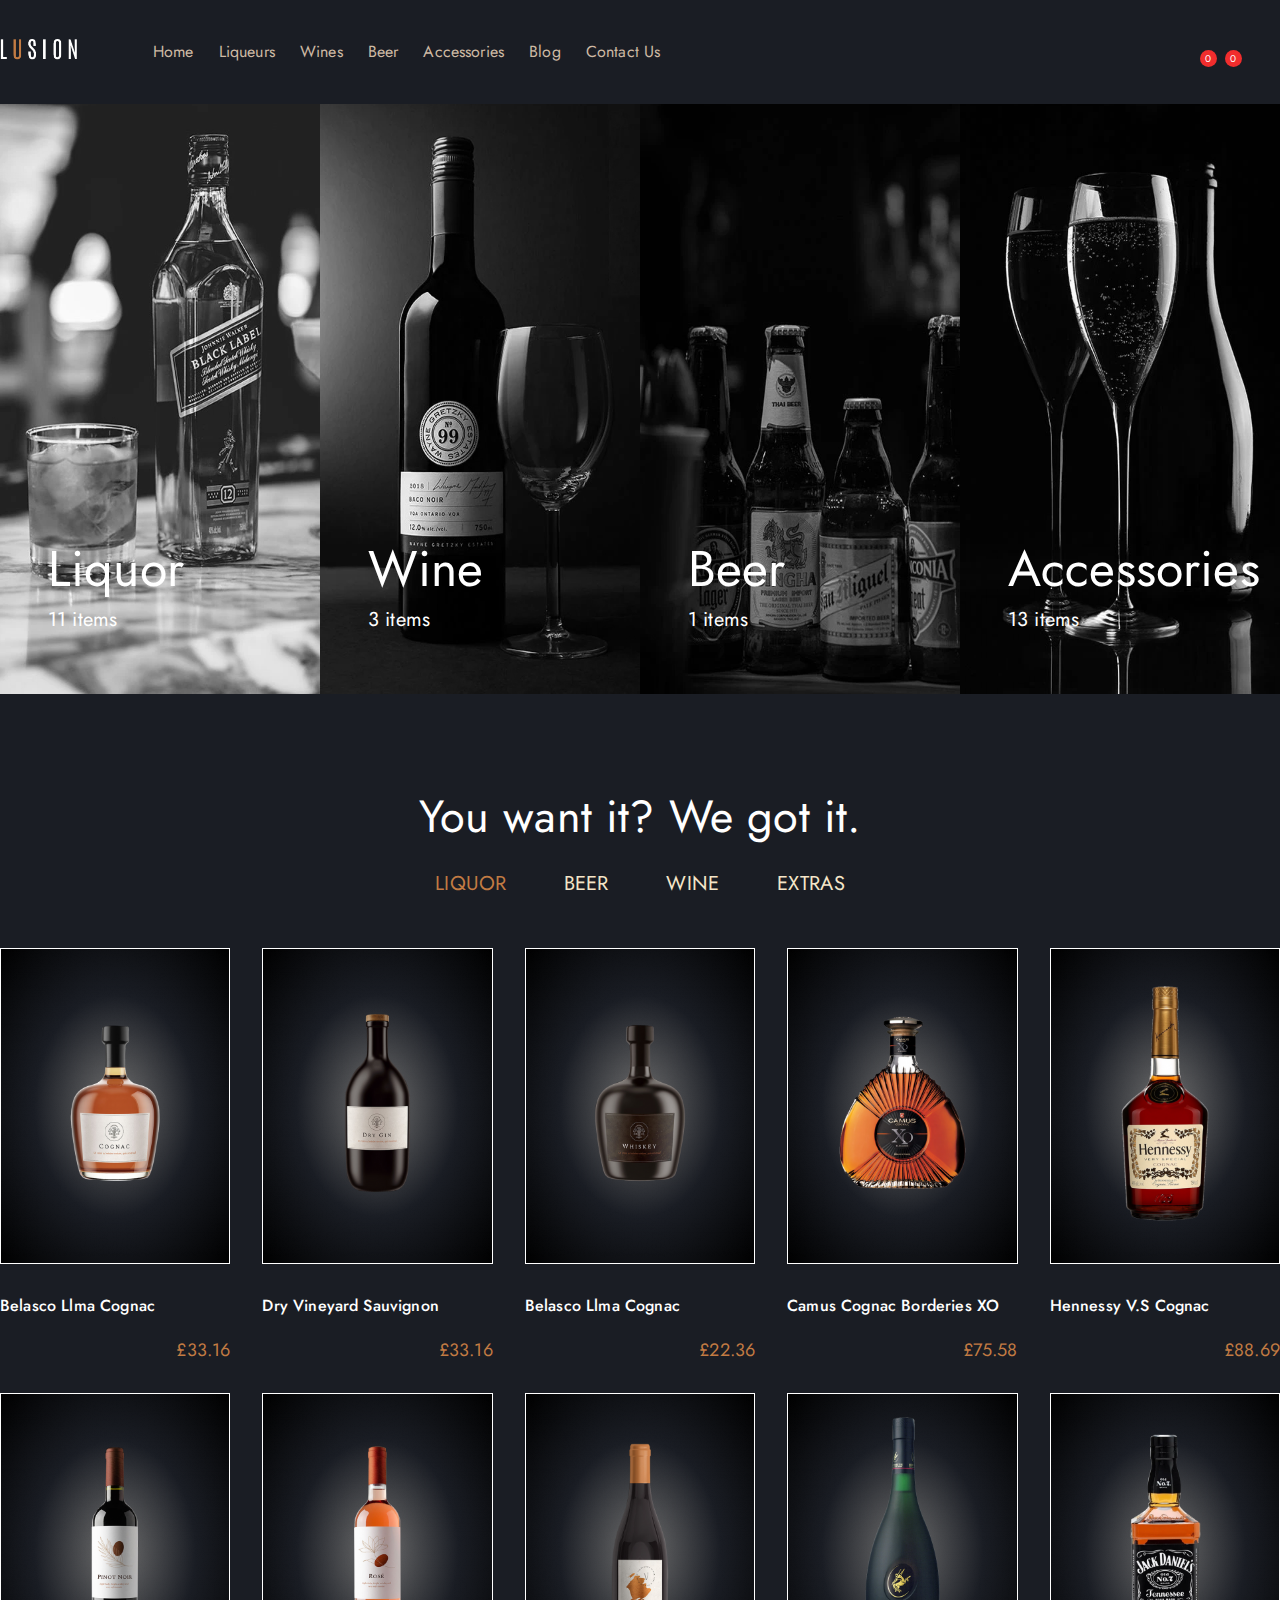
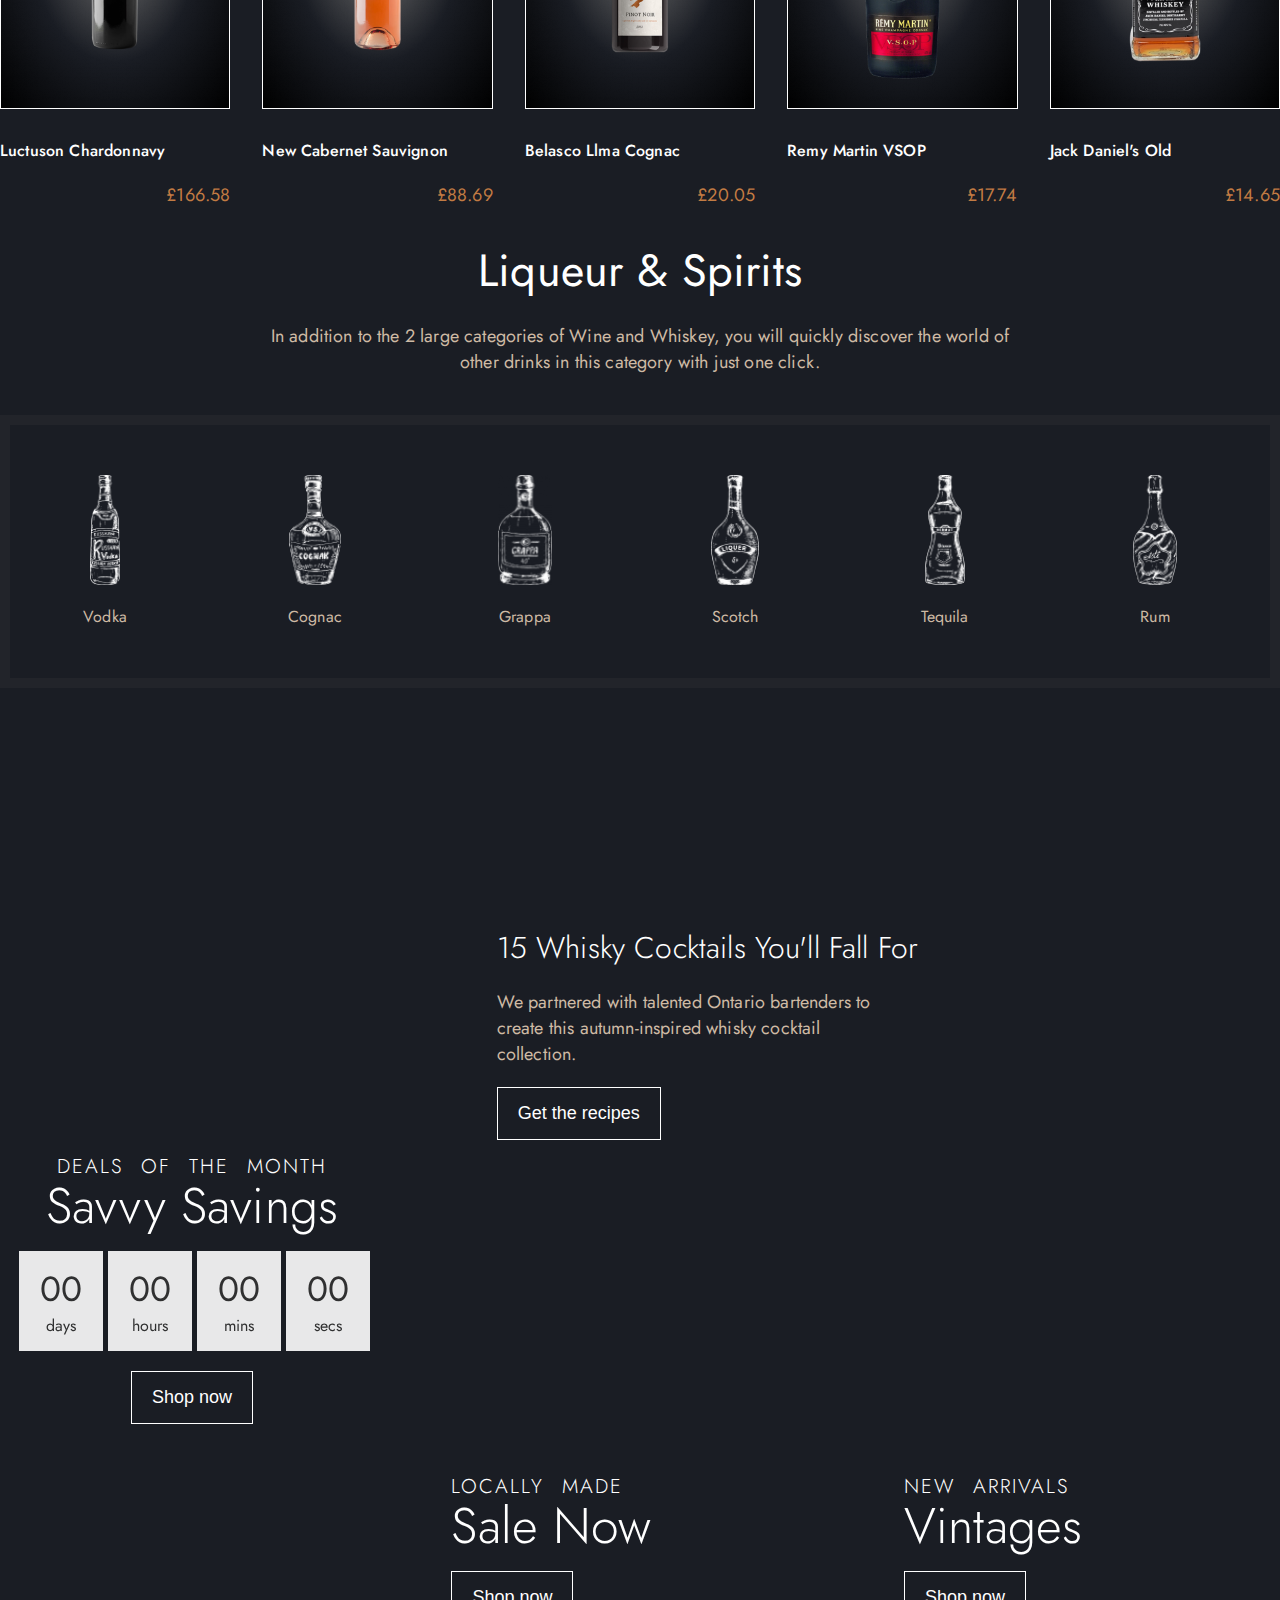
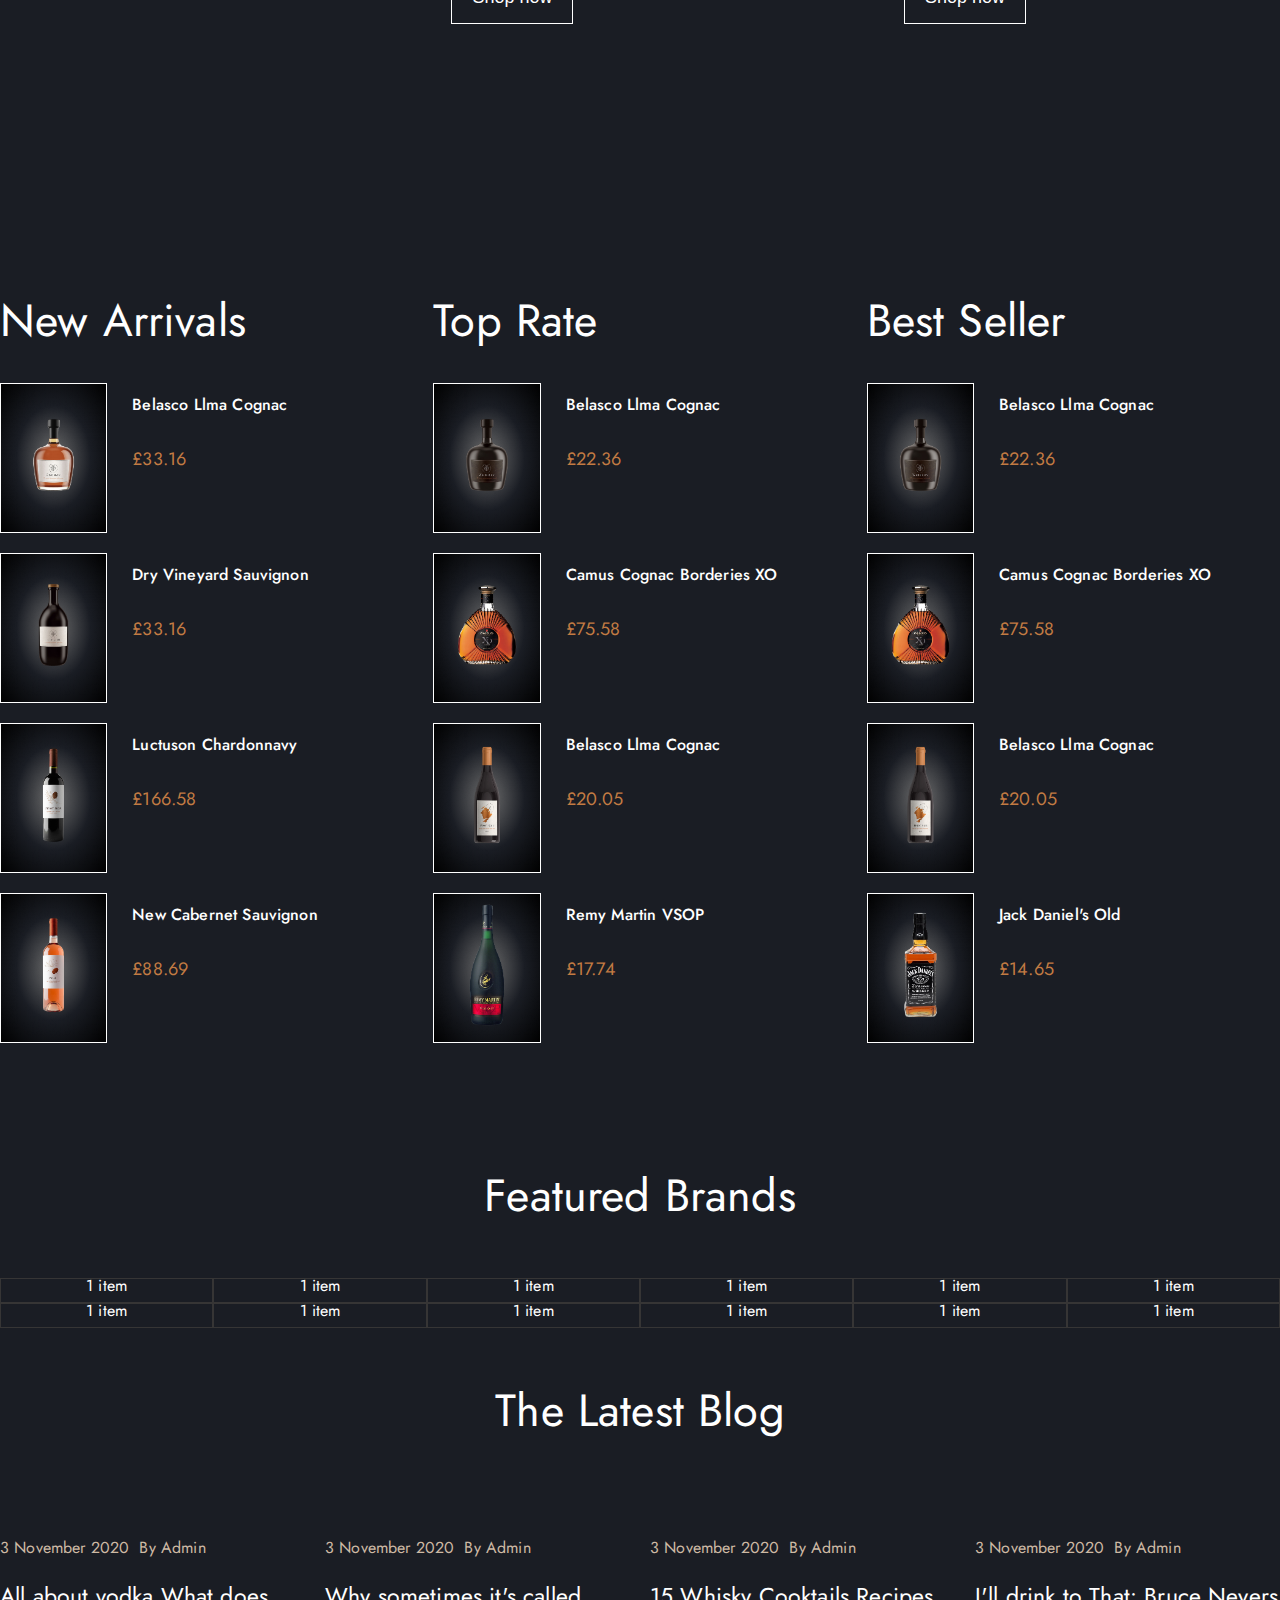
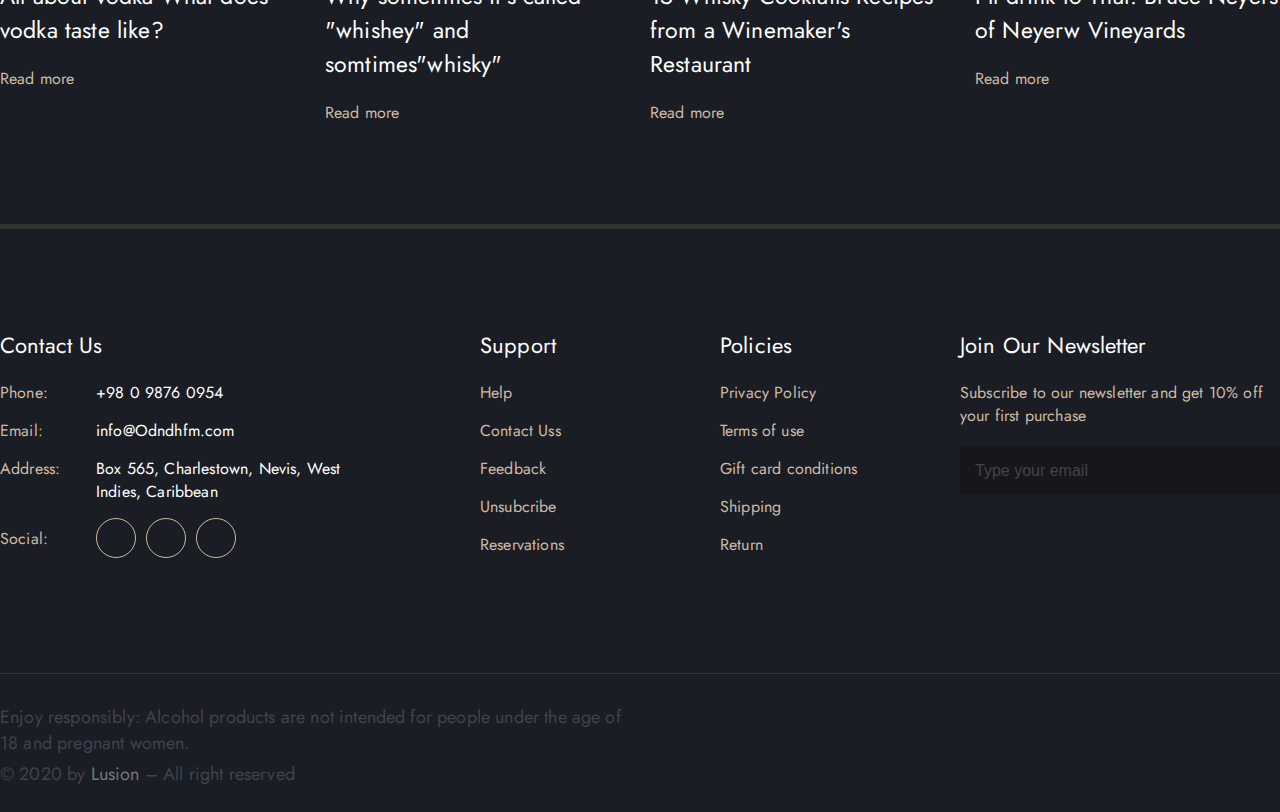
==== index.html @ da402f53 "first upload" ====
<!DOCTYPE html>
<html lang="en">
<head>
    <meta charset="UTF-8">
    <meta name="viewport" content="width=device-width, initial-scale=1.0">
    <link rel="stylesheet" href="https://use.fontawesome.com/releases/v5.15.3/css/all.css" integrity="sha384-SZXxX4whJ79/gErwcOYf+zWLeJdY/qpuqC4cAa9rOGUstPomtqpuNWT9wdPEn2fk" crossorigin="anonymous">
    <link rel="preconnect" href="https://fonts.gstatic.com">
    <link href="https://fonts.googleapis.com/css2?family=Jost:wght@300;400;500;600;700&display=swap" rel="stylesheet">
    <link rel="stylesheet" href="./src/scss/reset.css">
    <link rel="stylesheet" href="./src/scss/style.css">
    <link rel="icon" href="https://hn.arrowpress.net/lusion/wp-content/uploads/2020/03/cropped-logo-1-32x32.png" sizes="32x32">
    <title>Home Liquor Store - Lusion</title>
</head>
<body>
    <!--Header-->
    <header id="header-origin">
        <div class="container flex j-spaceBetween a-center">
            <div class="logo">
                <a href="./index.html"><img src="./src/img/logo_liquor.png.webp" alt=""></a>
            </div>
            <div class="content flex j-spaceBetween a-center">
                <nav>
                    <ul class="flex">
                        <li class="flex f-column" id="home">
                            <a href="#"  class="me">Home</a>
                            <span class="straight"></span>
                            <div class="mega-menu me">
                                <div class="list flex j-spaceBetween">
                                    <ul>
                                        <li class="flex f-column">
                                            <a href="#">Home Fashion Store</a>
                                            <span class="straight"></span>
                                        </li>
                                        <li class="flex f-column">
                                            <a href="#" style="color: #c27b43;">Home Liqour Store <span style="background: #FF6E68;">New</span></a>
                                            <span class="straight"></span>
                                        </li>
                                        <li class="flex f-column">
                                            <a href="#">Home Minimalist</a>
                                            <span class="straight"></span>
                                        </li>
                                        <li class="flex f-column">
                                            <a href="#">Home Orgnic</a>
                                            <span class="straight"></span>
                                        </li>
                                        <li class="flex f-column">
                                            <a href="#">Home Fashion Women</a>
                                            <span class="straight"></span>
                                        </li>
                                        <li class="flex f-column">
                                            <a href="#">Home Fashion Brand <span style="background: #479EC1;">Featured</span></a>
                                            <span class="straight"></span>
                                        </li>
                                        <li class="flex f-column">
                                            <a href="#">Home Food</a>
                                            <span class="straight"></span>
                                        </li>
                                        <li class="flex f-column">
                                            <a href="#">Home Decor <span style="background: #E1AA5E;">Featured</span></a>
                                            <span class="straight"></span>
                                        </li>
                                        <li class="flex f-column">
                                            <a href="#">Home Cake Shop</a>
                                            <span class="straight"></span>
                                        </li>
                                    </ul>

                                    <ul>
                                        <li class="flex f-column">
                                            <a href="#">Home Christmas <span style="background: #FF6E68;">New</span></a>
                                            <span class="straight"></span>
                                        </li>
                                        <li class="flex f-column">
                                            <a href="#">Home Lookbook</a>
                                            <span class="straight"></span>
                                        </li>
                                        <li class="flex f-column">
                                            <a href="#">Home Watch <span style="background: #c27b43;">New</span></a>
                                            <span class="straight"></span>
                                        </li>
                                        <li class="flex f-column">
                                            <a href="#">Home Shoes Shop</a>
                                            <span class="straight"></span>
                                        </li>
                                        <li class="flex f-column">
                                            <a href="#">Home Bag Shop</a>
                                            <span class="straight"></span>
                                        </li>
                                        <li class="flex f-column">
                                            <a href="#">Home Furniture</a>
                                            <span class="straight"></span>
                                        </li>
                                        <li class="flex f-column">
                                            <a href="#">Home Full Option</a>
                                            <span class="straight"></span>
                                        </li>
                                        <li class="flex f-column">
                                            <a href="#">Home Fashion Men & Women</a>
                                            <span class="straight"></span>
                                        </li>
                                        <li class="flex f-column">
                                            <a href="#">Home Minimalist Boxed</a>
                                            <span class="straight"></span>
                                        </li>
                                    </ul>

                                    <ul>
                                        <li class="flex f-column">
                                            <a href="#">Home Valentine <span style="background: #ff6e68;">New</span></a>
                                            <span class="straight"></span>
                                        </li>
                                        <li class="flex f-column">
                                            <a href="#">Home Slide <span style="background:#ff6e68;">New</span></a>
                                            <span class="straight"></span>
                                        </li>
                                        <li class="flex f-column">
                                            <a href="#">Home Handmade</a>
                                            <span class="straight"></span>
                                        </li>
                                        <li class="flex f-column">
                                            <a href="#">Home Fashion Men</a>
                                            <span class="straight"></span>
                                        </li>
                                        <li class="flex f-column">
                                            <a href="#">Home Fashion Children <span style="background:#ff0000;">Hot</span></a>
                                            <span class="straight"></span>
                                        </li>
                                        <li class="flex f-column">
                                            <a href="#">Home Fashion NewBorn</a>
                                            <span class="straight"></span>
                                        </li>
                                        <li class="flex f-column">
                                            <a href="#">Home Fashion Accessories</a>
                                            <span class="straight"></span>
                                        </li>
                                        <li class="flex f-column">
                                            <a href="#">Home Instagrams</a>
                                            <span class="straight"></span>
                                        </li>
                                        <li class="flex f-column">
                                            <a href="#">Fashion Store RTL</a>
                                            <span class="straight"></span>
                                        </li>
                                    </ul>
                                </div>
                                <div class="picture">
                                    <img src="./src/img/menu-home-bg.jpg.webp" alt="">
                                    <div class="text">
                                        <h3>Homepage Default</h3>
                                        <p class="flex f-column">
                                            <a href="#">View demo</a>
                                            <span></span>
                                        </p>
                                    </div>
                                </div>
                            </div>
                        </li>
                        <li class="flex f-column">
                            <a href="">Liqueurs</a>
                            <span class="straight"></span>
                           
                        </li>
                        <li class="flex f-column">
                            <a href="">Wines</a>
                            <span class="straight"></span>
                        </li>
                        <li class="flex f-column">
                            <a href="">Beer</a>
                            <span class="straight"></span>
                        </li>
                        <li class="flex f-column">
                            <a href="">Accessories</a>
                            <span class="straight"></span>
                        </li>
                        <li class="flex f-column" id="blog">
                            <a href="#">Blog</a>
                            <span class="straight"></span>
                            <div class="mega-menu small">
                                <div class="list flex j-spaceBetween">
                                    <ul>
                                        <li class="flex f-column">
                                            <a href="#">Lusion Blog <span style="background:#ff0000;">Hot</span></a>
                                            <span class="straight"></span>
                                        </li>
                                        <li class="flex f-column">
                                            <a href="#">Blog List Style 1</span></a>
                                            <span class="straight"></span>
                                        </li>
                                        <li class="flex f-column">
                                            <a href="#">Blog List Style 2</a>
                                            <span class="straight"></span>
                                        </li>
                                        <li class="flex f-column">
                                            <a href="#">Blog List Style 3</a>
                                            <span class="straight"></span>
                                        </li>
                                        <li class="flex f-column">
                                            <a href="#">Blog List Style 4</a>
                                            <span class="straight"></span>
                                        </li>
                                        <li class="flex f-column">
                                            <a href="#">Blog Grid Style 1</a>
                                            <span class="straight"></span>
                                        </li>
                                        <li class="flex f-column">
                                            <a href="#">Blog Grid Style 2</a>
                                            <span class="straight"></span>
                                        </li>
                                    </ul>

                                    <ul>
                                        <li class="flex f-column">
                                            <a href="#">Blog 3 Column</a>
                                            <span class="straight"></span>
                                        </li>
                                        <li class="flex f-column">
                                            <a href="#">Blog 4 Column</a>
                                            <span class="straight"></span>
                                        </li>
                                        <li class="flex f-column">
                                            <a href="#">Blog Masonry Style 1</a>
                                            <span class="straight"></span>
                                        </li>
                                        <li class="flex f-column">
                                            <a href="#">Blog Masonry Style 2</a>
                                            <span class="straight"></span>
                                        </li>
                                        <li class="flex f-column">
                                            <a href="#">Blog Post Style 1</a>
                                            <span class="straight"></span>
                                        </li>
                                        <li class="flex f-column">
                                            <a href="#">Blog Post Style 2</a>
                                            <span class="straight"></span>
                                        </li>
                                    </ul>
                                    <div class="picture">
                                        <div class="image">
                                            <img src="./src/img/blog-home-2-245x181.jpg.webp" alt="">
                                        </div>
                                        <a href="#">The New Essential to <br> Always Have On Hand</a>
                                    </div>

                                </div>
                                
                            </div>
                        </li>
                        <li class="flex f-column">
                            <a href="">Contact Us</a>
                            <span class="straight"></span>
                        </li>
                    </ul>
                </nav>
                <ul class="icons flex">
                    <li id="search"><i class="fas fa-search"></i></li>
                    <li id="login"><i class="far fa-user"></i></li>
                    <li id="wishlist">
                        <i class="far fa-heart"></i>
                        <span class="flex j-center a-center">0</span>
                    </li>
                    <li id="cart">
                        <i class="fas fa-shopping-basket"></i>
                        <span class="flex a-center j-center">0</span>
                    </li>
                </ul>
            </div>
        </div>
    </header>

    <header class="responsive1025">
        <div class="container flex j-spaceBetween a-center">
            <div class="logo">
                <a href="./index.html"><img src="./src/img/logo_liquor.png.webp" alt=""></a>
            </div>
            <form action="">
                <input id="#search-input-1024" type="text" placeholder="Search bear, wine, liquor and extras...">
                <span><i class="fas fa-search"></i></span>
            </form>
            <div class="bar flex f-column">
                <div class="open-bar flex f-column a-end">
                    <span></span>
                    <span></span>
                    <span></span>
                </div>
                
            </div>
        </div>
    </header>

    <header class="responsive768">
        <div class="container flex j-spaceBetween a-center">
            <div class="bar flex f-column a-start">
                <span></span>
                <span></span>
                <span></span>
            </div>
            <div class="logo">
                <a href="./index.html"><img src="./src/img/logo_liquor.png.webp" alt=""></a>
            </div>
            <span id="search-res"><i class="fas fa-search"></i></span>
        </div>
    </header>

    <!--Mega menu for responsive-->
    <div class="mega-menu-responsive">
        <ul>
            <li class="flex f-column home-res parent">
                <div class="top flex j-spaceBetween">
                    <a href="">Home</a>
                    <span class="open-dropdown">
                        <i class="fas fa-angle-down"></i>
                    </span>
                </div>
                <div class="bot">
                    <div class="list flex f-column">
                        <ul>
                            <li class="flex f-column">
                                <a href="#">Home Fashion Store</a>
                            </li>
                            <li class="flex f-column">
                                <a href="#" style="color: #c27b43;">Home Liqour Store <span style="background: #FF6E68;">New</span></a>                          
                            </li>
                            <li class="flex f-column">
                                <a href="#">Home Minimalist</a>
                            </li>
                            <li class="flex f-column">
                                <a href="#">Home Orgnic</a>
                            </li>
                            <li class="flex f-column">
                                <a href="#">Home Fashion Women</a>   
                            </li>
                            <li class="flex f-column">
                                <a href="#">Home Fashion Brand <span style="background: #479EC1;">Featured</span></a>
                            </li>
                            <li class="flex f-column">
                                <a href="#">Home Food</a>
                            </li>
                            <li class="flex f-column">
                                <a href="#">Home Decor <span style="background: #E1AA5E;">Featured</span></a>
                            </li>
                            <li class="flex f-column">
                                <a href="#">Home Cake Shop</a>
                            </li>
                        </ul>

                        <ul>
                            <li class="flex f-column">
                                <a href="#">Home Christmas <span style="background: #FF6E68;">New</span></a>
                                <span class="straight"></span>
                            </li>
                            <li class="flex f-column">
                                <a href="#">Home Lookbook</a>
                                <span class="straight"></span>
                            </li>
                            <li class="flex f-column">
                                <a href="#">Home Watch <span style="background: #c27b43;">New</span></a>
                                <span class="straight"></span>
                            </li>
                            <li class="flex f-column">
                                <a href="#">Home Shoes Shop</a>
                                <span class="straight"></span>
                            </li>
                            <li class="flex f-column">
                                <a href="#">Home Bag Shop</a>
                                <span class="straight"></span>
                            </li>
                            <li class="flex f-column">
                                <a href="#">Home Furniture</a>
                                <span class="straight"></span>
                            </li>
                            <li class="flex f-column">
                                <a href="#">Home Full Option</a>
                                <span class="straight"></span>
                            </li>
                            <li class="flex f-column">
                                <a href="#">Home Fashion Men & Women</a>
                                <span class="straight"></span>
                            </li>
                            <li class="flex f-column">
                                <a href="#">Home Minimalist Boxed</a>
                                <span class="straight"></span>
                            </li>
                        </ul>

                        <ul>
                            <li class="flex f-column">
                                <a href="#">Home Valentine <span style="background: #ff6e68;">New</span></a>
                                <span class="straight"></span>
                            </li>
                            <li class="flex f-column">
                                <a href="#">Home Slide <span style="background:#ff6e68;">New</span></a>
                                <span class="straight"></span>
                            </li>
                            <li class="flex f-column">
                                <a href="#">Home Handmade</a>
                                <span class="straight"></span>
                            </li>
                            <li class="flex f-column">
                                <a href="#">Home Fashion Men</a>
                                <span class="straight"></span>
                            </li>
                            <li class="flex f-column">
                                <a href="#">Home Fashion Children <span style="background:#ff0000;">Hot</span></a>
                                <span class="straight"></span>
                            </li>
                            <li class="flex f-column">
                                <a href="#">Home Fashion NewBorn</a>
                                <span class="straight"></span>
                            </li>
                            <li class="flex f-column">
                                <a href="#">Home Fashion Accessories</a>
                                <span class="straight"></span>
                            </li>
                            <li class="flex f-column">
                                <a href="#">Home Instagrams</a>
                                <span class="straight"></span>
                            </li>
                            <li class="flex f-column">
                                <a href="#">Fashion Store RTL</a>
                                <span class="straight"></span>
                            </li>
                        </ul>

                        <div class="picture">
                            <img src="./src/img/menu-home-bg.jpg.webp" alt="">
                            <div class="text">
                                <h3>Homepage Default</h3>
                                <p class="flex f-column">
                                    <a href="#">View demo</a>
                                    <span></span>
                                </p>
                            </div>
                        </div>
                        
                    </div>
                </div>
            </li>
            <li class="flex f-column parent">
                <div class="top flex j-spaceBetween">
                    <a href="">Men</a>
                    <span class="open-dropdown">
                        <i class="fas fa-angle-down"></i>
                    </span>
                </div>
                <div class="bot">
                    <ul>
                        <li class="flex f-column sub-parent">
                            <div class="top flex j-spaceBetween">
                                <a href="">Clothes</a>
                                <span class="sub-open-dropdown">
                                    <i class="fas fa-angle-down"></i>
                                </span>
                            </div>
                            <div class="bot">
                                <ul>
                                    <li><a href="">View All <span>Feature</span></a></li>
                                    <li><a href="">Suits</a></li>
                                    <li><a href="">Tops $ T-Shirts</a></li>
                                    <li><a href="">Jeans</a></li>
                                </ul>
                            </div>
                        </li>
                        <li class="flex f-column sub-parent">
                            <div class="top flex j-spaceBetween">
                                <a href="">Accessories</a>
                                <span class="sub-open-dropdown">
                                    <i class="fas fa-angle-down"></i>
                                </span>
                            </div>
                            <div class="bot">
                                <ul>
                                    <li><a href="">Dynamic</a></li>
                                    <li><a href="">Accessories</a></li>
                                    <li><a href="">Hats</a></li>
                                    <li><a href="">Belts</a></li>
                                </ul>
                            </div>
                        </li>
                        <li class="flex f-column sub-parent">
                            <div class="top flex j-spaceBetween">
                                <a href="">Bag</a>
                                <span class="sub-open-dropdown">
                                    <i class="fas fa-angle-down"></i>
                                </span>
                            </div>
                            <div class="bot">
                                <ul>
                                    <li><a href="">Men's Bag</a></li>
                                    <li><a href="">Backpacks</a></li>
                                    <li><a href="">Clutch Bags</a></li>
                                    <li><a href="">Shoulder Bags</a></li>
                                </ul>
                            </div>
                        </li>
                        <li class="flex f-column sub-parent">
                            <div class="top flex j-spaceBetween">
                                <a href="">Shoes</a>
                                <span class="sub-open-dropdown">
                                    <i class="fas fa-angle-down"></i>
                                </span>
                            </div>
                            <div class="bot">
                                <ul>
                                    <li><a href="">Men's Shoes</a></li>
                                    <li><a href="">Derby Shoes</a></li>
                                    <li><a href="">Espadrilles</a></li>
                                    <li><a href="">Sandals</a></li>
                                </ul>
                            </div>
                        </li>
                        <li><img src="https://hn.arrowpress.net/lusion/wp-content/uploads/2020/09/Megamenu-Men.jpg.webp" alt=""></li>
                    </ul>
                </div>
            </li>
            <li class="flex f-column parent">
                <div class="top flex j-spaceBetween"><a href="">Women</a><span class="open-dropdown"><i class="fas fa-angle-down"></i></span></div>
                <div class="bot">
                    <ul>
                        <li class="flex f-column sub-parent">
                            <div class="top flex j-spaceBetween">
                                <a href="">Clothes</a>
                                <span class="sub-open-dropdown">
                                    <i class="fas fa-angle-down"></i>
                                </span>
                            </div>
                            <div class="bot">
                                <ul>
                                    <li><a href="">Women Dress</a></li>
                                    <li><a href="">Brand</a></li>
                                    <li><a href="">Knits</a></li>
                                    <li><a href="">Shorts</a></li>
                                </ul>
                            </div>
                        </li>
                        <li class="flex f-column sub-parent">
                            <div class="top flex j-spaceBetween">
                                <a href="">Bag</a>
                                <span class="sub-open-dropdown">
                                    <i class="fas fa-angle-down"></i>
                                </span>
                            </div>
                            <div class="bot">
                                <ul>
                                    <li><a href="">New Arrivals</a></li>
                                    <li><a href="">Women's Bag</a></li>
                                    <li><a href="">Belt Bags</a></li>
                                    <li><a href="">Clutch Bags</a></li>
                                </ul>
                            </div>
                        </li>
                        <li class="flex f-column sub-parent">
                            <div class="top flex j-spaceBetween">
                                <a href="">Accessories</a>
                                <span class="sub-open-dropdown">
                                    <i class="fas fa-angle-down"></i>
                                </span>
                            </div>
                            <div class="bot">
                                <ul>
                                    <li><a href="">Accessories</a></li>
                                    <li><a href="">Earring</a></li>
                                    <li><a href="">Slik Sheen</a></li>
                                    <li><a href="">Hats</a></li>
                                </ul>
                            </div>
                        </li>
                        <li class="flex f-column sub-parent">
                            <div class="top flex j-spaceBetween">
                                <a href="">Shoes</a>
                                <span class="sub-open-dropdown">
                                    <i class="fas fa-angle-down"></i>
                                </span>
                            </div>
                            <div class="bot">
                                <ul>
                                    <li><a href="">Boot</a></li>
                                    <li><a href="">Sports Shoes</a></li>
                                    <li><a href="">High Heels</a></li>
                                    <li><a href="">Sandals</a></li>
                                </ul>
                            </div>
                        </li>
                        <li><img src="https://hn.arrowpress.net/lusion/wp-content/uploads/2020/09/Megamenu-Men.jpg.webp" alt=""></li>
                    </ul>
                </div>
            </li>
            <li class="flex f-column parent">
                <div class="top flex j-spaceBetween"><a href="">Shop</a><span class="open-dropdown"><i class="fas fa-angle-down"></i></span></div>
                <div class="bot">
                    <ul>
                        <li class="flex f-column sub-parent">
                            <div class="top flex j-spaceBetween">
                                <a href="">No Sidebar</a>
                                <span class="sub-open-dropdown">
                                    <i class="fas fa-angle-down"></i>
                                </span>
                            </div>
                            <div class="bot">
                                <ul>
                                    <li><a href="">3 Columns</a></li>
                                    <li><a href="">4 Columns</a></li>
                                    <li><a href="">4 Columns With Filter Option</a></li>
                                    <li><a href="">Categories Landing</a></li>
                                    <li><a href="">Categories List 2 Colums <span>New</span></a></li>
                                    <li><a href="">Categories Without Imgae <span>New</span></a></li>
                                </ul>
                            </div>
                        </li>
                        <li class="flex f-column sub-parent">
                            <div class="top flex j-spaceBetween">
                                <a href="">Has Sidebar</a>
                                <span class="sub-open-dropdown">
                                    <i class="fas fa-angle-down"></i>
                                </span>
                            </div>
                            <div class="bot">
                                <ul>
                                    <li><a href="">Category Decription</a></li>
                                    <li><a href="">2 Columns With Left Sidebar</a></li>
                                    <li><a href="">3 Columns With Left Sidebar</a></li>
                                    <li><a href="">4 Columns With Right Sidebar</a></li>
                                    <li><a href="">Category List 1 Column <span>New</span></a></li>
                                    <li><a href="">Category With Image <span>Hot</span></a></li>
                                </ul>
                            </div>
                        </li>
                        <li><img src="https://hn.arrowpress.net/lusion/wp-content/uploads/2020/09/Megamenu-Men.jpg.webp" alt=""></li>
                    </ul>
                </div>
            </li>
            <li class="flex f-column parent">
                <div class="top flex j-spaceBetween"><a href="">Page</a><span class="open-dropdown"><i class="fas fa-angle-down"></i></span></div>
                <div class="bot">
                    <ul>
                        <li class="flex f-column sub-parent">
                            <div class="top flex j-spaceBetween">
                                <a href="">Portfolio</a>
                                <span class="sub-open-dropdown">
                                    <i class="fas fa-angle-down"></i>
                                </span>
                            </div>
                            <div class="bot">
                                <ul>
                                    <li><a href="">Portfolio Grid</a></li>
                                    <li><a href="">Single Portfolio</a></li>
                                </ul>
                            </div>
                        </li>
                        <li class="flex f-column sub-parent">
                            <div class="top flex j-spaceBetween">
                                <a href="">About Us</a>
                                <span class="sub-open-dropdown">
                                    <i class="fas fa-angle-down"></i>
                                </span>
                            </div>
                            <div class="bot">
                                <ul>
                                    <li><a href="">About Us Layout 1</a></li>
                                    <li><a href="">About Us Layout 2</a></li>
                                    <li><a href="">About Us Layout 3</a></li>
                                    <li><a href="">About Us Layout 4</a></li>
                                </ul>
                            </div>
                        </li>
                        <li class="flex f-column sub-parent">
                            <div class="top flex j-spaceBetween">
                                <a href="">Contact Us</a>
                                <span class="sub-open-dropdown">
                                    <i class="fas fa-angle-down"></i>
                                </span>
                            </div>
                            <div class="bot">
                                <ul>
                                    <li><a href="">Contact Us Layout 1</a></li>
                                    <li><a href="">Contact Us Layout 2</a></li>
                                    <li><a href="">Contact Us Layout 3</a></li>
                                    <li><a href="">Contact Us Layout 4</a></li>
                                </ul>
                            </div>
                        </li>
                        <li><a href="">Coming Soon</a></li>
                        <li><a href="">Feedback</a></li>
                        <li><a href="">404 Not Found</a></li>
                        <li><a href="">Help Center</a></li>
                        <li><a href="">Order & Shipping</a></li>
                        <li><a href="">Order Tracking</a></li>
                        <li><a href="">Style Guide</a></li>                        
                    </ul>
                </div>
            </li>
            <li class="flex f-column blog-res parent">
                <div class="top flex j-spaceBetween">
                    <a href="">Blog</a>
                    <span class="open-dropdown"><i class="fas fa-angle-down"></i>
                    </span></div>
                <div class="bot">
                    <div class="list flex f-column">
                        <ul>
                            <li class="flex f-column">
                                <a href="#">Lusion Blog <span style="background:#ff0000;">Hot</span></a>
                                
                            </li>
                            <li class="flex f-column">
                                <a href="#">Blog List Style 1</span></a>
                                
                            </li>
                            <li class="flex f-column">
                                <a href="#">Blog List Style 2</a>
                                
                            </li>
                            <li class="flex f-column">
                                <a href="#">Blog List Style 3</a>
                                
                            </li>
                            <li class="flex f-column">
                                <a href="#">Blog List Style 4</a>
                                
                            </li>
                            <li class="flex f-column">
                                <a href="#">Blog Grid Style 1</a>
                                
                            </li>
                            <li class="flex f-column">
                                <a href="#">Blog Grid Style 2</a>
                                
                            </li>
                        </ul>
    
                        <ul>
                            <li class="flex f-column">
                                <a href="#">Blog 3 Column</a>
                                
                            </li>
                            <li class="flex f-column">
                                <a href="#">Blog 4 Column</a>
                                
                            </li>
                            <li class="flex f-column">
                                <a href="#">Blog Masonry Style 1</a>
                                
                            </li>
                            <li class="flex f-column">
                                <a href="#">Blog Masonry Style 2</a>
                                
                            </li>
                            <li class="flex f-column">
                                <a href="#">Blog Post Style 1</a>
                                
                            </li>
                            <li class="flex f-column">
                                <a href="#">Blog Post Style 2</a>
                                
                            </li>
                        </ul> 
                    </div>
                </div>
            </li>
        </ul>
    </div>
    <!--Mega menu for responsive-->

    <div class="search-box flex f-column">
       <div class="content">
        <div class="container flex">
            <form action="" class="flex j-spaceBetween">
                <input type="text" placeholder="Search" id="search-input">
                <a href="#"><i class="fas fa-search"></i></a>
            </form>
            <div class="close-search"><i class="fas fa-times"></i></div>
           </div>
       </div>
       <div class="container search-list flex j-center">
    </div>
    </div>
    <!--Finished Header-->
    <!--Login/register-->
        <div class="login-section flex j-center a-center">
            <div class="login-box flex f-column">
                <div class="flex j-end"><span class="close-login-box"><i class="fas fa-times"></i></span></div>
                <form action="" class="flex f-column log-in-form">
                    Login
                    <div class="login-successfully"></div>
                    <div class="input-user input-group">
                        <input type="text" placeholder="User name or email address*" id="userName">
                    </div>
                    <div class="input-password input-group">
                        <input type="password" placeholder="Password*" name="" id="password">
                    </div>
                    <div class="hint flex j-spaceBetween">
                        <p>Remember me</p>
                        <p><a href="#">Forgot your password?</a></p>
                    </div>
                    <button class="log-in" id="log-in">Log in</button>
                    <button class="register" id="register">Register</button>
                </form>

                <form action="" class="flex f-column register-form">
                    Register
                    <div class="register-successfully"></div>
                    <div class="register-user register-group">
                        <input type="text" placeholder="User name*" id="userName-reg">
                    </div>
                    <div class="register-email register-group">
                        <input type="text" placeholder="Email*" name="" id="email-reg">
                    </div>
                    <div class="register-password register-group">
                        <input type="password" placeholder="Password*" name="" id="password-reg">
                    </div>
                    <p style="text-align: justify;font-size:14px;color:#707070;margin-bottom:20px;">
                        Your personal data will be used to support your experience throughout this
                         website, to manage access to your account, and for other purposes described in our 
                         <a style="font-size:14px;color:#2c2c2c;" href="https://hn.arrowpress.net/lusion/privacy-policy/" class="woocommerce-privacy-policy-link" target="_blank">privacy policy</a>.</p>
                    <button class="register" id="register-new">Register</button>
                    <button class="log-in" id="log-in-new">Log in</button>
                </form>
            </div>
            
        </div>
    <!--Finished Login/Register-->

    <!--Modal Box-->
    <div class="ad-modal-box">
   
    </div>
    <!--Finished Modal Box-->

    <!--Scroll Top Button-->
    <div class="scroll-to-top flex f-column j-center a-center">
        <div class="icons flex f-column j-center a-center">
            <i class="fas fa-angle-up"></i>
            <i class="fas fa-square"></i>
            <i class="fas fa-square"></i>
            <i class="fas fa-square"></i>
        </div>
    </div>
    <!--Finished Scroll Top Button-->

    <!--Type of Drinks-->
    <div class="type-of-drinks">
        <div class="container">
            <div class="row">
                <div class="col-xs-6 col-sm-6 col-md-3 col-lg-3 col-xl-3">
                    <div class="item">
                        <img src="./src/img/liquor.jpg.webp" alt="">
                        <div class="text">
                            <h1><a href="#">Liquor</a></h1>
                            <p>11 items</p>
                        </div>
                    </div>
                </div>
    
                <div class="col-xs-6 col-sm-6 col-md-3 col-lg-3 col-xl-3">
                    <div class="item">
                        <img src="./src/img/wine.jpg.webp" alt="">
                        <div class="text">
                            <h1><a href="#">Wine</a></h1>
                            <p>3 items</p>
                        </div>
                    </div>
                </div>
    
                <div class="col-xs-6 col-sm-6 col-md-3 col-lg-3 col-xl-3">
                    <div class="item">
                        <img src="./src/img/beer.jpg.webp" alt="">
                        <div class="text">
                            <h1><a href="#">Beer</a></h1>
                            <p>1 items</p>
                        </div>
                    </div>
                </div>
    
                <div class="col-xs-6 col-sm-6 col-md-3 col-lg-3 col-xl-3">
                    <div class="item">
                        <img src="./src/img/accessories.jpg.webp" alt="">
                        <div class="text">
                            <h1><a href="#">Accessories</a></h1>
                            <p>13 items</p>
                        </div>
                    </div>
                </div>
            </div>
        </div>
    </div>
    <!--Finished Type of Drinks-->
<!--List of Products-->
<div class="list-of-products">
    <div class="container">
        <div class="text flex j-center a-center f-column">
            <div class="abc">
                <h1>You want it? We got it.</h1>
               
                <div class="list-down">
                    <div class="default flex j-spaceBetween">
                        <span id="get-type">LIQUOR</span>
                        <span class="angle flex">
                            <i class="fas fa-angle-down"></i>
                            <i class="fas fa-angle-up"></i>
                        </span>
                    </div>
                    <ul class="flex j-spaceBetween f-column">
                        <li id="liquor-res"><a href="#">LIQUOR</a></li>
                        <li id="beer-res"><a href="#">BEER</a></li>
                        <li id="wine-res"><a href="#">WINE</a></li>
                        <li id="extras-res"><a href="#">EXTRAS</a></li>
                    </ul>
                </div>
                 
                <ul class="flex j-spaceBetween menu-of-products a-center">
                    <li id="liquor"><a href="#">LIQUOR</a></li>
                    <li id="beer"><a href="#">BEER</a></li>
                    <li id="wine"><a href="#">WINE</a></li>
                    <li id="extras"><a href="#">EXTRAS</a></li>
                </ul>
            </div>
        </div>
        <div class="products-list flex j-spaceBetween">
           
        </div>
    </div>
</div>
<!--Finished List of Products-->

<!--Liqueur & Spirits-->
    <div class="liqueur-spirit">
        <div class="container flex f-column a-center j-spaceBetween">
            <div class="title flex f-column a-center">
                <h1>Liqueur & Spirits</h1>
                <p>In addition to the 2 large categories of Wine and Whiskey, you will quickly discover the world of other drinks in this category with just one click.</p>
            </div>
            <div class="items">
                <div class="row">
                    <div class="col-xs-6 col-sm-6 col-md-2 col-lg-2 col-xl-2">
                        <div class="item flex f-column a-center">
                            <img src="./src/img/liqueur&spirits/Vodka.png.webp" alt="Vodka">
                            <a href="#">Vodka</a>
                        </div>
                    </div>

                    <div class="col-xs-6 col-sm-6 col-md-2 col-lg-2 col-xl-2">
                        <div class="item flex f-column a-center">
                            <img src="./src/img/liqueur&spirits/Cognac.png.webp" alt="Cognac">
                            <a href="#">Cognac</a>
                        </div>
                    </div>
                    <div class="col-xs-6 col-sm-6 col-md-2 col-lg-2 col-xl-2">
                        <div class="item flex f-column a-center">
                            <img src="./src/img/liqueur&spirits/Grappa.png.webp" alt="Grappa">
                            <a href="#">Grappa</a>
                        </div>
                    </div>
                    <div class="col-xs-6 col-sm-6 col-md-2 col-lg-2 col-xl-2">
                        <div class="item flex f-column a-center">
                            <img src="./src/img/liqueur&spirits/Scotch.png.webp" alt="Scotch">
                            <a href="#">Scotch</a>
                        </div>
                    </div> <div class="col-xs-6 col-sm-6 col-md-2 col-lg-2 col-xl-2">
                        <div class="item flex f-column a-center">
                            <img src="./src/img/liqueur&spirits/Tequila.png.webp" alt="Tequila">
                            <a href="#">Tequila</a>
                        </div>
                    </div> <div class="col-xs-6 col-sm-6 col-md-2 col-lg-2 col-xl-2">
                        <div class="item flex f-column a-center">
                            <img src="./src/img/liqueur&spirits/Rum.png.webp" alt="Rum">
                            <a href="#">Rum</a>
                        </div>
                    </div>
                    
                </div>
            </div>
        </div>
    </div>
<!--Finished Liqueur & Spirits-->

<!--Deals-of-Month-->
<div class="deals">
    <div class="container flex j-spaceBetween">

        <div class="left flex a-center j-center">
            <div class="back"></div>
            <div class="content flex f-column a-center">
                <div class="text flex f-column a-center">
                    <p>DEALS OF THE MONTH</p>
                    <p>Savvy Savings</p>
                </div>
                <div class="count-down flex j-center">
                    <div class="time days flex f-column j-center a-center">
                        <span class="time-days">00</span>
                        <span class="label">days</span>
                    </div> 
                    <div class="time hours flex f-column j-center a-center">
                        <span class="time-hours">00</span>
                        <span class="lable">hours</span>
                    </div>
                    <div class="time mins flex f-column j-center a-center">
                        <span class="time-mins">00</span>
                        <span class="label">mins</span>
                    </div>
                    <div class="time secs flex f-column j-center a-center">
                        <span class="time-secs">00</span>
                        <span class="lable">secs</span>
                    </div>
                </div>
                <button><a href="#">Shop now</a></button>
            </div>
        </div>

        <div class="right flex f-column j-spaceBetween">
            <div class="right-top">
                <div class="content">
                    <p>15 Whisky Cocktails You'll Fall For</p>
                    <p>We partnered with talented Ontario bartenders to create this autumn-inspired whisky cocktail collection.</p>
                    <button><a href="#">Get the recipes</a></button>
                </div>
            </div>
            <div class="right-bot flex j-spaceBetween">
                <div class="item">
                    <div class="content">
                        <p>LOCALLY MADE</p>
                        <p>Sale Now</p>
                        <button><a href="#">Shop now</a></button>
                    </div>
                </div>
                <div class="item">
                    <div class="content">
                        <p>NEW ARRIVALS</p>
                        <p>Vintages</p>
                        <button><a href="#">Shop now</a></button>
                    </div>
                </div>
            </div>
        </div>
    </div>
</div>
<!--Finshed Deals-of-Month-->

<!--Products filter-->
<div class="products-filter">
    <div class="container">
        <div class="row">
            <div class="col-xs-12 col-sm-12 col-md-6 col-lg-4 col-xl-4 new-arrival">
                <div class="item flex f-column">
                    <p>New Arrivals <span class="item-down"><i class="fas fa-angle-down"></i></span></p>
                    <div class="new flex f-column">
                        
                    </div>
                </div>
            </div>
            <div class="col-xs-12 col-sm-12 col-md-6 col-lg-4 col-xl-4 top-rate">
                <div class="item flex f-column">
                    <p>Top Rate <span class="item-down"><i class="fas fa-angle-down"></i></span></p>
                    <div class="topRate flex f-column">

                    </div>
                </div>
            </div>
            <div class="col-xs-12 col-sm-12 col-md-6 col-lg-4 col-xl-4 best-seller">
                <div class="item flex f-column">
                    <p>Best Seller <span class="item-down"><i class="fas fa-angle-down"></i></span></i></p>
                    <div class="best flex f-column">

                    </div>
                </div>
            </div>
        </div>
    </div>
</div>
<!--Finished Products filter-->

<!--Featured Brands-->
<div class="featured-brands">
    <div class="container">
        <h2>Featured Brands</h2>
        <div class="brands flex">
            <div class="item">
                <img src="https://hn.arrowpress.net/lusion/wp-content/uploads/2020/11/b8.png.webp" alt="">
                <div class="text flex f-column a-center j-center">
                    <span><a href="#">AB Solut</a></span>
                    <span>1 item</span>
                    <span class="flex f-column">
                        <i class="fas fa-angle-down"></i>
                    </span>
                </div>
            </div>
            <div class="item">
                <img src="https://hn.arrowpress.net/lusion/wp-content/uploads/2020/11/b5.png.webp" alt="">
                <div class="text flex f-column a-center j-center">
                    <span><a href="#">Amarula</a></span>
                    <span>1 item</span>
                    <span class="flex f-column">
                        <i class="fas fa-angle-down"></i>
                    </span>
                </div>
            </div>
            <div class="item">
                <img src="https://hn.arrowpress.net/lusion/wp-content/uploads/2020/11/b3.png.webp" alt="">
                <div class="text flex f-column a-center j-center">
                    <span><a href="#">Chivas</a></span>
                    <span>1 item</span>
                    <span class="flex f-column">
                        <i class="fas fa-angle-down"></i>
                    </span>
                </div>
            </div>
            <div class="item">
                <img src="https://hn.arrowpress.net/lusion/wp-content/uploads/2020/11/b1.png.webp" alt="">
                <div class="text flex f-column a-center j-center">
                    <span><a href="#">Hennessy</a></span>
                    <span>1 item</span>
                    <span class="flex f-column">
                        <i class="fas fa-angle-down"></i>
                    </span>
                </div>
            </div>
            <div class="item">
                <img src="https://hn.arrowpress.net/lusion/wp-content/uploads/2020/11/b4.png.webp" alt="">
                <div class="text flex f-column a-center j-center">
                    <span><a href="#">Moet Chandon</a></span>
                    <span>1 item</span>
                    <span class="flex f-column">
                        <i class="fas fa-angle-down"></i>
                    </span>
                </div>
            </div>
            <div class="item">
                <img src="https://hn.arrowpress.net/lusion/wp-content/uploads/2020/11/b7.png.webp" alt="">
                <div class="text flex f-column a-center j-center">
                    <span><a href="#">Sake</a></span>
                    <span>1 item</span>
                    <span class="flex f-column">
                        <i class="fas fa-angle-down"></i>
                    </span>
                </div>
            </div>
            <div class="item">
                <img src="https://hn.arrowpress.net/lusion/wp-content/uploads/2020/11/b7.png.webp" alt="">
                <div class="text flex f-column a-center j-center">
                    <span><a href="#">Absolute Vodka</a></span>
                    <span>1 item</span>
                    <span class="flex f-column">
                        <i class="fas fa-angle-down"></i>
                    </span>
                </div>
            </div>
            <div class="item">
                <img src="https://hn.arrowpress.net/lusion/wp-content/uploads/2020/11/b4.png.webp" alt="">
                <div class="text flex f-column a-center j-center">
                    <span><a href="#">Bacardi</a></span>
                    <span>1 item</span>
                    <span class="flex f-column">
                        <i class="fas fa-angle-down"></i>
                    </span>
                </div>
            </div>
            <div class="item">
                <img src="https://hn.arrowpress.net/lusion/wp-content/uploads/2020/11/b3.png.webp" alt="">
                <div class="text flex f-column a-center j-center">
                    <span><a href="#">Gin</a></span>
                    <span>1 item</span>
                    <span class="flex f-column">
                        <i class="fas fa-angle-down"></i>
                    </span>
                </div>
            </div>
            <div class="item">
                <img src="https://hn.arrowpress.net/lusion/wp-content/uploads/2020/11/b2.png.webp" alt="">
                <div class="text flex f-column a-center j-center">
                    <span><a href="#">Martell</a></span>
                    <span>1 item</span>
                    <span class="flex f-column">
                        <i class="fas fa-angle-down"></i>
                    </span>
                </div>
            </div>
            <div class="item">
                <img src="https://hn.arrowpress.net/lusion/wp-content/uploads/2020/11/b2.png.webp" alt="">
                <div class="text flex f-column a-center j-center">
                    <span><a href="#">Remy Martin</a></span>
                    <span>1 item</span>
                    <span class="flex f-column">
                        <i class="fas fa-angle-down"></i>
                    </span>
                </div>
            </div>
            <div class="item">
                <img src="https://hn.arrowpress.net/lusion/wp-content/uploads/2020/11/b8.png.webp" alt="">
                <div class="text flex f-column a-center j-center">
                    <span><a href="#">Swing</a></span>
                    <span>1 item</span>
                    <span class="flex f-column">
                        <i class="fas fa-angle-down"></i>
                    </span>
                </div>
            </div>
        </div>
    </div>
</div>
<!--Finished Featured Brands-->

<!--The Lastest Blog-->
<div class="lastest-blogs">
    <div class="container">
        <h2>The Latest Blog</h2>
        <div class="blogs">
            <div class="row">
                
            </div>
        </div>
    </div>
</div>
<!--Finished The Lastest Blog-->

<!--Infomation-->
<div class="information">
    <div class="container flex j-spaceBetween">
        <ul class="info flex j-spaceBetween">
            <li>
                <ul>
                    <li>Contact Us</li>
                    <li class="phone flex"><p>Phone:</p><a href="phone:0988007796">+98 0 9876 0954</a></li>
                    <li class="mail flex"><p>Email:</p><a href="mailto:abcd@gmail.com">info@Odndhfm.com</a></li>
                    <li class="address flex"><p style="color: #cebaa4;">Address:</p><p>Box 565, Charlestown, Nevis, West Indies, Caribbean</p></li>
                    <li class="social flex a-center"><p>Social:</p><div class="icons flex">
                        <span>
                            <a href=""><i class="fab fa-facebook-f"></i></a>
                        </span>
                        <span>
                            <a href=""><i class="fab fa-twitter"></i></a>
                        </span>
                        <span>
                            <a href=""><i class="fab fa-pinterest"></i></a>
                        </span>
                        </div>
                    </li>
                </ul>
            </li>

            <li>
                <ul>
                    <li>Support</li>
                    <li><a href="">Help</a></li>
                    <li><a href="">Contact Uss</a></li>
                    <li><a href="">Feedback</a></li>
                    <li><a href="">Unsubcribe</a></li>
                    <li><a href="">Reservations</a></li>
                </ul>
            </li>

            <li>
                <ul>
                    <li>Policies</li>
                    <li><a href=""></a></li>
                    <li><a href="">Privacy Policy</a></li>
                    <li><a href="">Terms of use</a></li>
                    <li><a href="">Gift card conditions</a></li>
                    <li><a href="">Shipping</a></li>
                    <li><a href="">Return</a></li>                    
                </ul>
            </li>
        </ul>
        <ul class="subscribe">
            <li>Join Our Newsletter</li>
            <li><p>Subscribe to our newsletter and get 10% off your first purchase</p></li>
            <li class="flex a-center subs-email">
                <input type="text" placeholder="Type your email" id="subcribe-email">
                <a href="#" id="submit-email" class="flex j-center a-center"><i class="fas fa-arrow-right"></i></a>
            </li>
        </ul>
    </div>
</div>
<!--Finished Infomation-->

<!--Footer-->
<footer>
    <div class="container flex j-spaceBetween a-center">
        <div class="left">
            <p>Enjoy responsibly: Alcohol products are not intended for people under the age of 18 and pregnant women.</p>
            <p>© 2020 by <a href="#">Lusion</a> – All right reserved</p>
        </div>
        <div class="right">
            <img src="https://hn.arrowpress.net/lusion/wp-content/uploads/2020/05/paypal5.png.webp" alt="">
            <img src="https://hn.arrowpress.net/lusion/wp-content/uploads/2020/05/paypal4.png.webp" alt="">
            <img src="https://hn.arrowpress.net/lusion/wp-content/uploads/2020/05/paypal3.png.webp" alt="">
            <img src="https://hn.arrowpress.net/lusion/wp-content/uploads/2020/05/paypal2.png.webp" alt="">
            <img src="https://hn.arrowpress.net/lusion/wp-content/uploads/2020/05/paypal1.png.webp" alt="">
            <img src="https://hn.arrowpress.net/lusion/wp-content/uploads/2020/05/paypal.png.webp" alt="">
        </div>
    </div>
</footer>
<!--Finished Footer-->

<!--Tool bar-->
<div class="tool-bar">
    <ul class="icons flex j-spaceBetween">
        <li id="home-icon"><i class="fas fa-home"></i></i></li>
        <li id="login-icon"><i class="far fa-user"></i></li>
        <li id="wishlist-icon">
            <i class="far fa-heart"></i>
            <span class="flex j-center a-center">0</span>
        </li>
        <li id="cart-icon">
            <i class="fas fa-shopping-basket"></i>
            <span class="flex a-center j-center">0</span>
        </li>
        <li id="setting-icon">
            <i class="fas fa-cog"></i>
        </li>
    </ul>
</div>
<!--Finishefd Tool bar-->

<!--Notice when add product to wishlist-->
<div class="wishlist-notice flex a-center j-center">
    The product has been added to your wishlist!
</div>
<!--Finished Notice when add product to wishlist-->

<!--show cart-->
<div class="render-cart flex f-column">
    <div class="head flex j-spaceBetween">
        <span>Cart(<span id="items-in-cart">0</span>)</span>
        <span class="close-cart"><i class="fas fa-times"></i></span>
    </div>
    <div class="items flex f-column j-start">

    </div>
    <div class="foot flex f-column">
        <div class="subtotal flex j-spaceBetween">
            <span>Subtotal:</span>
            <span id="subtotal" style="font-size: 20px;"></span>
            </div>
        <button class="flex j-center a-center"><span>View Cart</span></button>
        <button class="flex j-center a-center"><span>Checkout</span></button>
    </div>
</div>
<!--Finished show cart-->

<!--Show quick view box-->
<div class="quick-view-section flex a-center j-center">
    
</div>
<!--Finished Show quick view box-->

<!--Compare products-->
<div class="compare-products flex a-center j-center">
    <div class="compare-products-box">
        <div class="head">
            <p>Compare products</p>
           
        </div>
        <span class="close-compare-products"><i class="fas fa-times"></i></span>
        <table class="content"></table>
    </div>
</div>
<!--Finished Compare products-->

</body>
<script src="https://cdnjs.cloudflare.com/ajax/libs/jquery/3.6.0/jquery.min.js" integrity="sha512-894YE6QWD5I59HgZOGReFYm4dnWc1Qt5NtvYSaNcOP+u1T9qYdvdihz0PPSiiqn/+/3e7Jo4EaG7TubfWGUrMQ==" crossorigin="anonymous" referrerpolicy="no-referrer"></script>
<script src="./src/js/main.js"></script>
</html>
---- src/scss/style.css ----
.flex {
  display: -webkit-box;
  display: -ms-flexbox;
  display: flex;
}

.j-spaceBetween {
  -webkit-box-pack: justify;
      -ms-flex-pack: justify;
          justify-content: space-between;
}

.j-center {
  -webkit-box-pack: center;
      -ms-flex-pack: center;
          justify-content: center;
}

.j-start {
  -webkit-box-pack: start;
      -ms-flex-pack: start;
          justify-content: flex-start;
}

.j-end {
  -webkit-box-pack: end;
      -ms-flex-pack: end;
          justify-content: flex-end;
}

.a-center {
  -webkit-box-align: center;
      -ms-flex-align: center;
          align-items: center;
}

.a-start {
  -webkit-box-align: start;
      -ms-flex-align: start;
          align-items: flex-start;
}

.a-end {
  -webkit-box-align: end;
      -ms-flex-align: end;
          align-items: flex-end;
}

.f-column {
  -webkit-box-orient: vertical;
  -webkit-box-direction: normal;
      -ms-flex-direction: column;
          flex-direction: column;
}

.row {
  display: -webkit-box;
  display: -ms-flexbox;
  display: flex;
  overflow: hidden;
  -ms-flex-wrap: wrap;
      flex-wrap: wrap;
  margin: -10px;
}

@media (max-width: 576px) {
  .row .col-xs-1 {
    width: 8.33333%;
    padding: 10px;
  }
}

@media (max-width: 768px) {
  .row .col-sm-1 {
    width: 8.33333%;
    padding: 10px;
  }
}

@media (max-width: 992px) {
  .row .col-md-1 {
    width: 8.33333%;
    padding: 10px;
  }
}

@media (max-width: 1140px) {
  .row .col-lg-1 {
    width: 8.33333%;
    padding: 10px;
  }
}

@media (min-width: 1140px) {
  .row .col-xl-1 {
    width: 8.33333%;
    padding: 10px;
  }
}

@media (max-width: 576px) {
  .row .col-xs-2 {
    width: 16.66667%;
    padding: 10px;
  }
}

@media (max-width: 768px) {
  .row .col-sm-2 {
    width: 16.66667%;
    padding: 10px;
  }
}

@media (max-width: 992px) {
  .row .col-md-2 {
    width: 16.66667%;
    padding: 10px;
  }
}

@media (max-width: 1140px) {
  .row .col-lg-2 {
    width: 16.66667%;
    padding: 10px;
  }
}

@media (min-width: 1140px) {
  .row .col-xl-2 {
    width: 16.66667%;
    padding: 10px;
  }
}

@media (max-width: 576px) {
  .row .col-xs-3 {
    width: 25%;
    padding: 10px;
  }
}

@media (max-width: 768px) {
  .row .col-sm-3 {
    width: 25%;
    padding: 10px;
  }
}

@media (max-width: 992px) {
  .row .col-md-3 {
    width: 25%;
    padding: 10px;
  }
}

@media (max-width: 1140px) {
  .row .col-lg-3 {
    width: 25%;
    padding: 10px;
  }
}

@media (min-width: 1140px) {
  .row .col-xl-3 {
    width: 25%;
    padding: 10px;
  }
}

@media (max-width: 576px) {
  .row .col-xs-4 {
    width: 33.33333%;
    padding: 10px;
  }
}

@media (max-width: 768px) {
  .row .col-sm-4 {
    width: 33.33333%;
    padding: 10px;
  }
}

@media (max-width: 992px) {
  .row .col-md-4 {
    width: 33.33333%;
    padding: 10px;
  }
}

@media (max-width: 1140px) {
  .row .col-lg-4 {
    width: 33.33333%;
    padding: 10px;
  }
}

@media (min-width: 1140px) {
  .row .col-xl-4 {
    width: 33.33333%;
    padding: 10px;
  }
}

@media (max-width: 576px) {
  .row .col-xs-5 {
    width: 41.66667%;
    padding: 10px;
  }
}

@media (max-width: 768px) {
  .row .col-sm-5 {
    width: 41.66667%;
    padding: 10px;
  }
}

@media (max-width: 992px) {
  .row .col-md-5 {
    width: 41.66667%;
    padding: 10px;
  }
}

@media (max-width: 1140px) {
  .row .col-lg-5 {
    width: 41.66667%;
    padding: 10px;
  }
}

@media (min-width: 1140px) {
  .row .col-xl-5 {
    width: 41.66667%;
    padding: 10px;
  }
}

@media (max-width: 576px) {
  .row .col-xs-6 {
    width: 50%;
    padding: 10px;
  }
}

@media (max-width: 768px) {
  .row .col-sm-6 {
    width: 50%;
    padding: 10px;
  }
}

@media (max-width: 992px) {
  .row .col-md-6 {
    width: 50%;
    padding: 10px;
  }
}

@media (max-width: 1140px) {
  .row .col-lg-6 {
    width: 50%;
    padding: 10px;
  }
}

@media (min-width: 1140px) {
  .row .col-xl-6 {
    width: 50%;
    padding: 10px;
  }
}

@media (max-width: 576px) {
  .row .col-xs-7 {
    width: 58.33333%;
    padding: 10px;
  }
}

@media (max-width: 768px) {
  .row .col-sm-7 {
    width: 58.33333%;
    padding: 10px;
  }
}

@media (max-width: 992px) {
  .row .col-md-7 {
    width: 58.33333%;
    padding: 10px;
  }
}

@media (max-width: 1140px) {
  .row .col-lg-7 {
    width: 58.33333%;
    padding: 10px;
  }
}

@media (min-width: 1140px) {
  .row .col-xl-7 {
    width: 58.33333%;
    padding: 10px;
  }
}

@media (max-width: 576px) {
  .row .col-xs-8 {
    width: 66.66667%;
    padding: 10px;
  }
}

@media (max-width: 768px) {
  .row .col-sm-8 {
    width: 66.66667%;
    padding: 10px;
  }
}

@media (max-width: 992px) {
  .row .col-md-8 {
    width: 66.66667%;
    padding: 10px;
  }
}

@media (max-width: 1140px) {
  .row .col-lg-8 {
    width: 66.66667%;
    padding: 10px;
  }
}

@media (min-width: 1140px) {
  .row .col-xl-8 {
    width: 66.66667%;
    padding: 10px;
  }
}

@media (max-width: 576px) {
  .row .col-xs-9 {
    width: 75%;
    padding: 10px;
  }
}

@media (max-width: 768px) {
  .row .col-sm-9 {
    width: 75%;
    padding: 10px;
  }
}

@media (max-width: 992px) {
  .row .col-md-9 {
    width: 75%;
    padding: 10px;
  }
}

@media (max-width: 1140px) {
  .row .col-lg-9 {
    width: 75%;
    padding: 10px;
  }
}

@media (min-width: 1140px) {
  .row .col-xl-9 {
    width: 75%;
    padding: 10px;
  }
}

@media (max-width: 576px) {
  .row .col-xs-10 {
    width: 83.33333%;
    padding: 10px;
  }
}

@media (max-width: 768px) {
  .row .col-sm-10 {
    width: 83.33333%;
    padding: 10px;
  }
}

@media (max-width: 992px) {
  .row .col-md-10 {
    width: 83.33333%;
    padding: 10px;
  }
}

@media (max-width: 1140px) {
  .row .col-lg-10 {
    width: 83.33333%;
    padding: 10px;
  }
}

@media (min-width: 1140px) {
  .row .col-xl-10 {
    width: 83.33333%;
    padding: 10px;
  }
}

@media (max-width: 576px) {
  .row .col-xs-11 {
    width: 91.66667%;
    padding: 10px;
  }
}

@media (max-width: 768px) {
  .row .col-sm-11 {
    width: 91.66667%;
    padding: 10px;
  }
}

@media (max-width: 992px) {
  .row .col-md-11 {
    width: 91.66667%;
    padding: 10px;
  }
}

@media (max-width: 1140px) {
  .row .col-lg-11 {
    width: 91.66667%;
    padding: 10px;
  }
}

@media (min-width: 1140px) {
  .row .col-xl-11 {
    width: 91.66667%;
    padding: 10px;
  }
}

@media (max-width: 576px) {
  .row .col-xs-12 {
    width: 100%;
    padding: 10px;
  }
}

@media (max-width: 768px) {
  .row .col-sm-12 {
    width: 100%;
    padding: 10px;
  }
}

@media (max-width: 992px) {
  .row .col-md-12 {
    width: 100%;
    padding: 10px;
  }
}

@media (max-width: 1140px) {
  .row .col-lg-12 {
    width: 100%;
    padding: 10px;
  }
}

@media (min-width: 1140px) {
  .row .col-xl-12 {
    width: 100%;
    padding: 10px;
  }
}

body, html {
  font-family: "Jost", "Sans Serif";
}

@-webkit-keyframes straight {
  to {
    width: 100%;
  }
}

@keyframes straight {
  to {
    width: 100%;
  }
}

@-webkit-keyframes translate {
  to {
    -webkit-transform: translateY(-80px);
            transform: translateY(-80px);
  }
}

@keyframes translate {
  to {
    -webkit-transform: translateY(-80px);
            transform: translateY(-80px);
  }
}

@-webkit-keyframes scroll-translate {
  to {
    -webkit-transform: translateY(-4px);
            transform: translateY(-4px);
  }
}

@keyframes scroll-translate {
  to {
    -webkit-transform: translateY(-4px);
            transform: translateY(-4px);
  }
}

@-webkit-keyframes loading {
  to {
    -webkit-transform: scale(1.2);
            transform: scale(1.2);
  }
}

@keyframes loading {
  to {
    -webkit-transform: scale(1.2);
            transform: scale(1.2);
  }
}

@-webkit-keyframes goDown {
  to {
    height: 45px;
  }
}

@keyframes goDown {
  to {
    height: 45px;
  }
}

body {
  font-family: "Jost", "Sans Serif";
  color: #707070;
  margin: 0;
  background: #1a1d24;
  word-break: break-word;
  letter-spacing: .01em;
  position: relative;
  width: 100%;
}

header#header-origin {
  display: block;
  background-color: #1a1d24;
  width: 100%;
  position: fixed;
  top: 0;
  left: 0;
  z-index: 50;
}

@media (max-width: 1024px) {
  header#header-origin {
    display: none;
  }
}

@media (max-width: 768px) {
  header#header-origin {
    display: none;
  }
}

header#header-origin .container .logo img {
  width: 78px;
}

header#header-origin .container .content {
  width: 90%;
}

header#header-origin .container .content nav > ul > li {
  margin-left: 25px;
  padding: 40px 0px;
  position: relative;
}

header#header-origin .container .content nav > ul > li > a {
  color: #cebaa4;
  -webkit-transition: all 0.5s;
  transition: all 0.5s;
}

header#header-origin .container .content nav > ul > li > .straight {
  height: 1px;
  background-color: #C27B43;
  width: 0px;
}

header#header-origin .container .content nav > ul > li:hover > a {
  color: #C27B43;
}

header#header-origin .container .content nav > ul > li:hover > span {
  -webkit-animation: straight 0.4s forwards;
          animation: straight 0.4s forwards;
}

header#header-origin .container .content nav > ul > li .mega-menu {
  z-index: 10;
  background-color: white;
  position: absolute;
  min-width: 950px;
  top: 100px;
  display: none;
  height: 100vh;
  padding: 70px;
  overflow-y: scroll;
}

header#header-origin .container .content nav > ul > li .mega-menu::-webkit-scrollbar {
  width: 8px;
}

header#header-origin .container .content nav > ul > li .mega-menu::-webkit-scrollbar-track {
  background: #f1f1f1;
}

header#header-origin .container .content nav > ul > li .mega-menu::-webkit-scrollbar-thumb {
  background: #888;
  border-radius: 5px;
}

header#header-origin .container .content nav > ul > li .mega-menu .list {
  width: 100%;
}

header#header-origin .container .content nav > ul > li .mega-menu .list ul {
  width: 30%;
}

header#header-origin .container .content nav > ul > li .mega-menu .list ul li {
  width: -webkit-max-content;
  width: -moz-max-content;
  width: max-content;
  margin-bottom: 20px;
}

header#header-origin .container .content nav > ul > li .mega-menu .list ul li a {
  color: #333;
  -webkit-transition: all 0.5s;
  transition: all 0.5s;
}

header#header-origin .container .content nav > ul > li .mega-menu .list ul li a span {
  padding: 0px 6px;
  color: white;
  border-radius: 50px;
}

header#header-origin .container .content nav > ul > li .mega-menu .list ul li .straight {
  height: 1px;
  background-color: #C27B43;
  width: 0px;
}

header#header-origin .container .content nav > ul > li .mega-menu .list ul li:hover a {
  color: #C27B43;
}

header#header-origin .container .content nav > ul > li .mega-menu .list ul li:hover a span {
  color: white;
}

header#header-origin .container .content nav > ul > li .mega-menu .list ul li:hover span {
  -webkit-animation: straight 0.4s forwards;
          animation: straight 0.4s forwards;
}

header#header-origin .container .content nav > ul > li .mega-menu .picture {
  position: relative;
  margin-bottom: 100px;
}

header#header-origin .container .content nav > ul > li .mega-menu .picture .text {
  z-index: 2;
  position: absolute;
  top: 50%;
  -webkit-transform: translateY(-50%);
          transform: translateY(-50%);
  left: 30px;
}

header#header-origin .container .content nav > ul > li .mega-menu .picture .text h3 {
  color: #333;
}

header#header-origin .container .content nav > ul > li .mega-menu .picture .text p {
  width: -webkit-max-content;
  width: -moz-max-content;
  width: max-content;
}

header#header-origin .container .content nav > ul > li .mega-menu .picture .text p a {
  color: #707070;
}

header#header-origin .container .content nav > ul > li .mega-menu .picture .text p span {
  width: 100%;
  height: 1px;
  background-color: #707070;
}

header#header-origin .container .content nav > ul > li .small {
  height: 60vh;
  -webkit-transform: translateX(-40%);
          transform: translateX(-40%);
  min-width: 900px;
  overflow: hidden;
  padding-bottom: 20px;
}

header#header-origin .container .content nav > ul > li .small .list .picture {
  border: 1px solid #e9e0e0;
  overflow: hidden;
}

header#header-origin .container .content nav > ul > li .small .list .picture .image {
  width: 100%;
}

header#header-origin .container .content nav > ul > li .small .list .picture .image img {
  -webkit-transition: all 0.8s;
  transition: all 0.8s;
  width: 100%;
  height: 100%;
}

header#header-origin .container .content nav > ul > li .small .list .picture:hover .image {
  overflow: hidden;
}

header#header-origin .container .content nav > ul > li .small .list .picture:hover .image img {
  -webkit-transform: scale(1.2);
          transform: scale(1.2);
}

header#header-origin .container .content nav > ul > li .small .list .picture a {
  display: inline-block;
  width: 100%;
  padding: 20px;
  color: #333;
}

header#header-origin .container .content nav > ul > li .small .list .picture a:hover {
  color: #C27B43;
}

header#header-origin .container .content .icons {
  margin-right: 50px;
}

header#header-origin .container .content .icons li {
  color: #cebaa4;
  margin-left: 25px;
  cursor: pointer;
  -webkit-transition: all 0.5s;
  transition: all 0.5s;
}

header#header-origin .container .content .icons li i {
  font-size: 18px;
}

header#header-origin .container .content .icons li:hover {
  color: #C27B43;
}

header#header-origin .container .content .icons #wishlist, header#header-origin .container .content .icons #cart {
  position: relative;
}

header#header-origin .container .content .icons #wishlist span, header#header-origin .container .content .icons #cart span {
  position: absolute;
  width: 17px;
  height: 17px;
  border-radius: 50%;
  color: white;
  background-color: #f12d2d;
  font-size: 10px;
  z-index: 2;
  top: -2px;
  right: -12px;
}

header.responsive1025 {
  display: none;
  background-color: #1a1d24;
  width: 100%;
  position: fixed;
  z-index: 50;
  border-bottom: 1px solid #707070;
}

@media (max-width: 1024px) {
  header.responsive1025 {
    display: block;
  }
}

@media (max-width: 768px) {
  header.responsive1025 {
    display: none;
  }
}

header.responsive1025 .container {
  padding: 20px 30px;
}

header.responsive1025 .container .logo img {
  width: 78px;
}

header.responsive1025 .container form {
  width: 60%;
  background: #15171d;
}

header.responsive1025 .container form input {
  width: 92%;
  padding: 20px 0px 20px 20px;
  background: #15171d;
  border: none;
  color: #3e434e;
  font-size: 15px;
}

header.responsive1025 .container form input::-webkit-input-placeholder {
  color: #3e434e;
}

header.responsive1025 .container form input:-ms-input-placeholder {
  color: #3e434e;
}

header.responsive1025 .container form input::-ms-input-placeholder {
  color: #3e434e;
}

header.responsive1025 .container form input::placeholder {
  color: #3e434e;
}

header.responsive1025 .container form span {
  font-size: 20px;
  color: #3e434e;
}

header.responsive1025 .container .bar .open-bar span {
  width: 35px;
  height: 3px;
  background: white;
  margin-bottom: 5px;
}

header.responsive1025 .container .bar .open-bar span:last-child {
  width: 20px;
}

header.responsive1025 .container .bar .close-bar {
  width: 35px;
}

header.responsive1025 .container .bar .close-bar i {
  color: white;
  font-size: 30px;
}

header.responsive768 {
  display: none;
  background-color: #1a1d24;
  width: 100%;
  position: fixed;
  border-bottom: 1px solid #707070;
  z-index: 50;
}

@media (max-width: 768px) {
  header.responsive768 {
    display: block;
  }
}

header.responsive768 .container {
  padding: 30px 30px;
}

header.responsive768 .container .logo img {
  width: 78px;
}

header.responsive768 .container span {
  font-size: 20px;
  color: #3e434e;
}

header.responsive768 .container .bar span {
  width: 35px;
  height: 3px;
  background: white;
  margin-bottom: 5px;
}

header.responsive768 .container .bar span:last-child {
  width: 20px;
}

header.responsive768 .container .bar .close-bar {
  width: 35px;
}

header.responsive768 .container .bar .close-bar i {
  color: white;
  font-size: 30px;
}

.mega-menu-responsive {
  -webkit-transform: translateX(-100%);
          transform: translateX(-100%);
  overflow-y: auto;
  -webkit-transition: all 1s;
  transition: all 1s;
  position: fixed;
  top: 100px;
  width: 95%;
  height: 100vh;
  z-index: 50;
  background: #ebeeee;
  padding: 20px 20px;
}

.mega-menu-responsive > ul {
  width: 100%;
}

.mega-menu-responsive > ul > li {
  width: 100%;
}

.mega-menu-responsive > ul > li .top {
  width: 100%;
  border-bottom: 1px solid #dbdbdb;
  padding: 10px 0px;
}

.mega-menu-responsive > ul > li .top a {
  color: #2c2c2c;
}

.mega-menu-responsive > ul > li .bot {
  width: 100%;
  display: none;
  margin-top: 10px;
  margin-left: 30px;
}

.mega-menu-responsive > ul > li .bot ul {
  width: 100%;
}

.mega-menu-responsive > ul > li .bot ul li {
  width: 95%;
}

.mega-menu-responsive > ul > li .bot ul li img {
  width: 100%;
}

.mega-menu-responsive > ul > li .bot ul li .bot ul li {
  margin: 10px 0px;
}

.mega-menu-responsive > ul > li .bot ul li .bot ul li a {
  color: #2c2c2c;
}

.mega-menu-responsive > ul > li .bot ul li .bot ul li a span {
  padding: 3px;
  background-color: red;
  color: white;
  border-radius: 10px;
}

.mega-menu-responsive > ul .home-res .bot, .mega-menu-responsive > ul .blog-res .bot {
  display: none;
  background-color: white;
  width: 100%;
}

.mega-menu-responsive > ul .home-res .bot .list, .mega-menu-responsive > ul .blog-res .bot .list {
  width: 100%;
  background: #ebeeee;
}

.mega-menu-responsive > ul .home-res .bot .list ul, .mega-menu-responsive > ul .blog-res .bot .list ul {
  width: 100%;
}

.mega-menu-responsive > ul .home-res .bot .list ul li, .mega-menu-responsive > ul .blog-res .bot .list ul li {
  width: -webkit-max-content;
  width: -moz-max-content;
  width: max-content;
  margin-bottom: 20px;
}

.mega-menu-responsive > ul .home-res .bot .list ul li a, .mega-menu-responsive > ul .blog-res .bot .list ul li a {
  color: #333;
  -webkit-transition: all 0.5s;
  transition: all 0.5s;
}

.mega-menu-responsive > ul .home-res .bot .list ul li a span, .mega-menu-responsive > ul .blog-res .bot .list ul li a span {
  padding: 0px 6px;
  color: white;
  border-radius: 50px;
}

.mega-menu-responsive > ul .home-res .bot .list ul li:hover a, .mega-menu-responsive > ul .blog-res .bot .list ul li:hover a {
  color: #C27B43;
}

.mega-menu-responsive > ul .home-res .bot .list ul li:hover a span, .mega-menu-responsive > ul .blog-res .bot .list ul li:hover a span {
  color: white;
}

.mega-menu-responsive > ul .home-res .bot .list .picture, .mega-menu-responsive > ul .blog-res .bot .list .picture {
  width: 100%;
  position: relative;
  margin-bottom: 100px;
}

.mega-menu-responsive > ul .home-res .bot .list .picture img, .mega-menu-responsive > ul .blog-res .bot .list .picture img {
  width: 90%;
}

.mega-menu-responsive > ul .home-res .bot .list .picture .text, .mega-menu-responsive > ul .blog-res .bot .list .picture .text {
  z-index: 2;
  position: absolute;
  top: 50%;
  -webkit-transform: translateY(-50%);
          transform: translateY(-50%);
  left: 30px;
}

.mega-menu-responsive > ul .home-res .bot .list .picture .text h3, .mega-menu-responsive > ul .blog-res .bot .list .picture .text h3 {
  color: #333;
}

@media (max-width: 576px) {
  .mega-menu-responsive > ul .home-res .bot .list .picture .text h3, .mega-menu-responsive > ul .blog-res .bot .list .picture .text h3 {
    font-size: 14px;
  }
}

.mega-menu-responsive > ul .home-res .bot .list .picture .text p, .mega-menu-responsive > ul .blog-res .bot .list .picture .text p {
  width: -webkit-max-content;
  width: -moz-max-content;
  width: max-content;
}

.mega-menu-responsive > ul .home-res .bot .list .picture .text p a, .mega-menu-responsive > ul .blog-res .bot .list .picture .text p a {
  color: #707070;
}

@media (max-width: 576px) {
  .mega-menu-responsive > ul .home-res .bot .list .picture .text p a, .mega-menu-responsive > ul .blog-res .bot .list .picture .text p a {
    font-size: 14px;
  }
}

.mega-menu-responsive > ul .home-res .bot .list .picture .text p span, .mega-menu-responsive > ul .blog-res .bot .list .picture .text p span {
  width: 100%;
  height: 1px;
  background-color: #707070;
}

.ad-modal-box {
  width: 400px;
  display: none;
  position: fixed;
  z-index: 20;
  bottom: 20px;
  left: 20px;
  background: white;
}

@media (max-width: 576px) {
  .ad-modal-box {
    width: 90%;
  }
}

@media (max-width: 1024px) {
  .ad-modal-box {
    bottom: 60px;
  }
}

.ad-modal-box .modal-box {
  display: -webkit-box;
  display: -ms-flexbox;
  display: flex;
  padding: 15px;
}

.ad-modal-box .modal-box img {
  height: 100px;
  margin-right: 20px;
}

.ad-modal-box .modal-box .text p a {
  font-size: 18px;
  color: black;
}

.ad-modal-box .modal-box .text p:last-child {
  bottom: 15px;
  position: absolute;
}

.ad-modal-box .modal-box span {
  position: absolute;
  right: 15px;
  font-size: 14px;
}

.scroll-to-top {
  position: fixed;
  display: none;
  cursor: pointer;
  right: 20px;
  bottom: 60px;
  z-index: 10;
  padding: 8px;
  background-color: #C27B43;
}

@media (max-width: 576px) {
  .scroll-to-top {
    border-radius: 50%;
  }
}

.scroll-to-top:hover .icons {
  -webkit-animation: scroll-translate 0.2s 4 forwards alternate;
          animation: scroll-translate 0.2s 4 forwards alternate;
}

.scroll-to-top .icons i {
  font-size: 3px;
  color: #f7e9e9;
  margin-bottom: 3px;
}

@media (max-width: 576px) {
  .scroll-to-top .icons i {
    margin-bottom: 0px;
  }
}

.scroll-to-top .icons i[class*="angle"] {
  font-size: 15px;
  line-height: 0.5;
}

@media (max-width: 576px) {
  .scroll-to-top .icons i[class*="square"] {
    display: none;
  }
}

.search-box {
  z-index: 53;
  width: 100%;
  height: 100vh;
  position: fixed;
  top: 0;
  display: none;
}

.search-box .content {
  width: 100%;
  position: absolute;
  background: #1a1d24;
  opacity: 1;
}

.search-box .content .container form {
  width: 90%;
  margin: 50px auto;
  padding: 15px 30px;
  border: 1px solid #eee5e5;
}

.search-box .content .container form input {
  width: 90%;
  font-size: 16px;
  border: none;
  background: #1a1d24;
  color: #3e434e;
}

.search-box .content .container form:hover {
  border-color: #C27B43;
}

.search-box .content .container form a i {
  -webkit-transition: all 0.5s;
  transition: all 0.5s;
  color: #6b6868;
}

.search-box .content .container form a i:hover {
  color: #C27B43;
}

.search-box .content .container .close-search {
  margin-top: 20px;
  cursor: pointer;
}

.search-box .content .container .close-search i {
  font-size: 20px;
}

.search-box .content .container .close-search:hover {
  color: #C27B43;
}

.search-box .search-list {
  -ms-flex-wrap: wrap;
      flex-wrap: wrap;
  margin-top: 130px;
  overflow-y: auto;
}

.search-box .search-list .product {
  width: 18%;
  margin: 0 5px;
}

@media (min-width: 1025px) {
  .search-box .search-list .product:hover .image .option {
    display: -webkit-box;
    display: -ms-flexbox;
    display: flex;
  }
  .search-box .search-list .product:hover .image .option li:first-child {
    -webkit-animation: translate 0.3s 0s forwards alternate;
            animation: translate 0.3s 0s forwards alternate;
  }
  .search-box .search-list .product:hover .image .option li:nth-child(2) {
    -webkit-animation: translate 0.3s 0.1s forwards alternate;
            animation: translate 0.3s 0.1s forwards alternate;
  }
  .search-box .search-list .product:hover .image .option li:nth-child(3) {
    -webkit-animation: translate 0.3s 0.2s forwards alternate;
            animation: translate 0.3s 0.2s forwards alternate;
  }
  .search-box .search-list .product:hover .image .option li:nth-child(4) {
    -webkit-animation: translate 0.3s 0.3s forwards alternate;
            animation: translate 0.3s 0.3s forwards alternate;
  }
}

.search-box .search-list .product .image {
  width: 100%;
  border: 1px solid white;
  overflow: hidden;
  position: relative;
  background-image: radial-gradient(#707070, #1a1d24, black);
}

.search-box .search-list .product .image img {
  width: 100%;
  -webkit-transition: all 0.5s;
  transition: all 0.5s;
}

.search-box .search-list .product .image ul {
  position: absolute;
  -webkit-transition: all 0.5s;
  transition: all 0.5s;
  display: none;
  z-index: 3;
  bottom: 0;
  right: 50%;
  -webkit-transform: translate(50%, 100%);
          transform: translate(50%, 100%);
}

@media (max-width: 1024px) {
  .search-box .search-list .product .image ul {
    display: -webkit-box;
    display: -ms-flexbox;
    display: flex;
    -webkit-transform: translateY(0);
            transform: translateY(0);
    right: 0;
  }
  .search-box .search-list .product .image ul li {
    display: none;
  }
  .search-box .search-list .product .image ul li:first-child {
    display: block;
    margin: 0px;
  }
}

.search-box .search-list .product .image ul li {
  margin-right: 3px;
  width: 45px;
  height: 45px;
  position: relative;
}

@media (max-width: 992px) {
  .search-box .search-list .product .image ul li {
    width: 35px;
    height: 35px;
  }
}

.search-box .search-list .product .image ul li .talk-bubble {
  width: 100px;
  height: 40px;
  background: #C27B43;
  position: absolute;
  -webkit-transform: translate(-22px, -45px);
          transform: translate(-22px, -45px);
  display: none;
}

.search-box .search-list .product .image ul li .talk-bubble p {
  width: 100%;
  color: white;
  text-align: center;
  font-size: 14px;
}

.search-box .search-list .product .image ul li .talk-bubble::before {
  content: "";
  position: absolute;
  right: 50%;
  top: 100%;
  width: 0;
  height: 0;
  border-left: 5px solid transparent;
  border-top: 5px solid #C27B43;
  border-right: 5px solid transparent;
}

.search-box .search-list .product .image ul li a {
  width: 100%;
  height: 100%;
  background-color: #e696a0;
  display: -webkit-box;
  display: -ms-flexbox;
  display: flex;
  -webkit-box-pack: center;
      -ms-flex-pack: center;
          justify-content: center;
  -webkit-box-align: center;
      -ms-flex-align: center;
          align-items: center;
}

.search-box .search-list .product .image ul li a i {
  color: white;
}

.search-box .search-list .product .image ul li:hover a {
  background-color: #C27B43;
}

.search-box .search-list .product .image ul li:hover .talk-bubble {
  display: -webkit-box;
  display: -ms-flexbox;
  display: flex;
}

.search-box .search-list .product .image ul li:first-child a {
  background-color: #C27B43;
}

.search-box .search-list .product .image ul li:first-child:hover a {
  background-color: #e696a0;
}

.search-box .search-list .product .image:hover img {
  -webkit-transform: scale(1.1);
          transform: scale(1.1);
}

.search-box .search-list .product .info h4 {
  text-align: center;
  padding: 30px 0 20px 0;
}

.search-box .search-list .product .info h4 a {
  color: white;
  font-weight: 500;
}

.search-box .search-list .product .info h4 a:hover {
  color: #C27B43;
}

@media (max-width: 576px) {
  .search-box .search-list .product .info h4 a {
    font-size: 12px;
  }
}

@media (max-width: 768px) {
  .search-box .search-list .product .info h4 a {
    font-size: 14px;
  }
}

@media (max-width: 576px) {
  .search-box .search-list .product .info h4 a {
    font-size: 10px;
  }
}

.search-box .search-list .product .info .rate-price {
  padding-bottom: 30px;
}

@media (max-width: 768px) {
  .search-box .search-list .product .info .rate-price {
    -webkit-box-orient: vertical;
    -webkit-box-direction: normal;
        -ms-flex-direction: column;
            flex-direction: column;
  }
}

@media (max-width: 576px) {
  .search-box .search-list .product .info .rate-price .rate {
    display: none;
  }
}

.search-box .search-list .product .info .rate-price .rate i {
  color: #b1a590;
  font-size: 14px;
}

@media (max-width: 576px) {
  .search-box .search-list .product .info .rate-price .rate i {
    font-size: 12px;
  }
}

.search-box .search-list .product .info .rate-price .price {
  color: #C27B43;
  font-size: 18px;
}

@media (max-width: 576px) {
  .search-box .search-list .product .info .rate-price .price {
    font-size: 12px;
  }
}

@media (max-width: 768px) {
  .search-box .search-list .product .info .rate-price .price {
    font-size: 14px;
  }
}

.login-section {
  display: none;
  width: 100%;
  height: 100vh;
  position: fixed;
  top: 0;
  left: 0;
  z-index: 100;
  background: rgba(26, 29, 36, 0.6);
}

.login-section .login-box {
  background: white;
  width: 35%;
}

.login-section .login-box .close-login-box {
  padding: 20px;
}

.login-section .login-box form.log-in-form {
  text-align: center;
  color: #333;
  font-size: 32px;
  margin: 50px 50px;
}

.login-section .login-box form.log-in-form .login-successfully {
  background-color: #D3EEDD;
  font-size: 16px;
  color: #437257;
  text-align: left;
}

.login-section .login-box form.log-in-form .login-successfully p {
  padding: 11px 10px;
  width: 100%;
}

.login-section .login-box form.log-in-form button, .login-section .login-box form.log-in-form div {
  margin-bottom: 20px;
}

.login-section .login-box form.log-in-form .input-user, .login-section .login-box form.log-in-form .input-password {
  width: 100%;
}

.login-section .login-box form.log-in-form .input-user input, .login-section .login-box form.log-in-form .input-password input {
  border: 1px solid #d3ced2;
  padding: 12px 20px 10px;
  width: 100%;
}

.login-section .login-box form.log-in-form .input-user input::-webkit-input-placeholder, .login-section .login-box form.log-in-form .input-password input::-webkit-input-placeholder {
  -webkit-transition: all 1s;
  transition: all 1s;
}

.login-section .login-box form.log-in-form .input-user input:-ms-input-placeholder, .login-section .login-box form.log-in-form .input-password input:-ms-input-placeholder {
  -webkit-transition: all 1s;
  transition: all 1s;
}

.login-section .login-box form.log-in-form .input-user input::-ms-input-placeholder, .login-section .login-box form.log-in-form .input-password input::-ms-input-placeholder {
  -webkit-transition: all 1s;
  transition: all 1s;
}

.login-section .login-box form.log-in-form .input-user input::placeholder, .login-section .login-box form.log-in-form .input-password input::placeholder {
  -webkit-transition: all 1s;
  transition: all 1s;
}

.login-section .login-box form.log-in-form .input-user input:focus::-webkit-input-placeholder, .login-section .login-box form.log-in-form .input-password input:focus::-webkit-input-placeholder {
  color: transparent;
}

.login-section .login-box form.log-in-form .input-user input:focus:-ms-input-placeholder, .login-section .login-box form.log-in-form .input-password input:focus:-ms-input-placeholder {
  color: transparent;
}

.login-section .login-box form.log-in-form .input-user input:focus::-ms-input-placeholder, .login-section .login-box form.log-in-form .input-password input:focus::-ms-input-placeholder {
  color: transparent;
}

.login-section .login-box form.log-in-form .input-user input:focus::placeholder, .login-section .login-box form.log-in-form .input-password input:focus::placeholder {
  color: transparent;
}

.login-section .login-box form.log-in-form div:first-child {
  margin-top: 30px;
}

.login-section .login-box form.log-in-form .hint p {
  font-size: 16px;
}

.login-section .login-box form.log-in-form .hint p a {
  font-size: 16px;
  color: #333;
}

.login-section .login-box form.log-in-form .hint p a:hover {
  color: black;
}

.login-section .login-box form.log-in-form button {
  padding: 11px 20px;
  font-size: 16px;
  -webkit-transition: all 0.5s;
  transition: all 0.5s;
}

.login-section .login-box form.log-in-form .log-in {
  background: #c27b43;
  border: 1px solid white;
  color: white;
}

.login-section .login-box form.log-in-form .log-in:hover {
  border: 1px solid #c27b43;
  color: #c27b43;
  background: white;
}

.login-section .login-box form.log-in-form .register {
  border: 1px solid #2c2c2c;
  background: white;
}

.login-section .login-box form.log-in-form .register:hover {
  background: #2c2c2c;
  color: white;
}

.login-section .login-box form.register-form {
  display: none;
  text-align: center;
  color: #333;
  font-size: 32px;
  margin: 20px 50px;
}

.login-section .login-box form.register-form .register-successfully {
  background-color: #D3EEDD;
  font-size: 16px;
  color: #437257;
  text-align: left;
}

.login-section .login-box form.register-form .register-successfully p {
  padding: 11px 10px;
  width: 100%;
}

.login-section .login-box form.register-form button, .login-section .login-box form.register-form div {
  margin-bottom: 20px;
}

.login-section .login-box form.register-form .register-user, .login-section .login-box form.register-form .register-password, .login-section .login-box form.register-form .register-email {
  width: 100%;
}

.login-section .login-box form.register-form .register-user input, .login-section .login-box form.register-form .register-password input, .login-section .login-box form.register-form .register-email input {
  border: 1px solid #d3ced2;
  padding: 12px 20px 10px;
  width: 100%;
}

.login-section .login-box form.register-form .register-user input::-webkit-input-placeholder, .login-section .login-box form.register-form .register-password input::-webkit-input-placeholder, .login-section .login-box form.register-form .register-email input::-webkit-input-placeholder {
  -webkit-transition: all 1s;
  transition: all 1s;
}

.login-section .login-box form.register-form .register-user input:-ms-input-placeholder, .login-section .login-box form.register-form .register-password input:-ms-input-placeholder, .login-section .login-box form.register-form .register-email input:-ms-input-placeholder {
  -webkit-transition: all 1s;
  transition: all 1s;
}

.login-section .login-box form.register-form .register-user input::-ms-input-placeholder, .login-section .login-box form.register-form .register-password input::-ms-input-placeholder, .login-section .login-box form.register-form .register-email input::-ms-input-placeholder {
  -webkit-transition: all 1s;
  transition: all 1s;
}

.login-section .login-box form.register-form .register-user input::placeholder, .login-section .login-box form.register-form .register-password input::placeholder, .login-section .login-box form.register-form .register-email input::placeholder {
  -webkit-transition: all 1s;
  transition: all 1s;
}

.login-section .login-box form.register-form .register-user input:focus::-webkit-input-placeholder, .login-section .login-box form.register-form .register-password input:focus::-webkit-input-placeholder, .login-section .login-box form.register-form .register-email input:focus::-webkit-input-placeholder {
  color: transparent;
}

.login-section .login-box form.register-form .register-user input:focus:-ms-input-placeholder, .login-section .login-box form.register-form .register-password input:focus:-ms-input-placeholder, .login-section .login-box form.register-form .register-email input:focus:-ms-input-placeholder {
  color: transparent;
}

.login-section .login-box form.register-form .register-user input:focus::-ms-input-placeholder, .login-section .login-box form.register-form .register-password input:focus::-ms-input-placeholder, .login-section .login-box form.register-form .register-email input:focus::-ms-input-placeholder {
  color: transparent;
}

.login-section .login-box form.register-form .register-user input:focus::placeholder, .login-section .login-box form.register-form .register-password input:focus::placeholder, .login-section .login-box form.register-form .register-email input:focus::placeholder {
  color: transparent;
}

.login-section .login-box form.register-form div:first-child {
  margin-top: 30px;
}

.login-section .login-box form.register-form button {
  padding: 11px 20px;
  font-size: 16px;
  -webkit-transition: all 0.5s;
  transition: all 0.5s;
}

.login-section .login-box form.register-form .register {
  background: #c27b43;
  border: 1px solid white;
  color: white;
}

.login-section .login-box form.register-form .register:hover {
  border: 1px solid #c27b43;
  color: #c27b43;
  background: white;
}

.login-section .login-box form.register-form .log-in {
  border: 1px solid #2c2c2c;
  background: white;
}

.login-section .login-box form.register-form .log-in:hover {
  background: #2c2c2c;
  color: white;
}

.type-of-drinks {
  padding: 104px 10px 0px 10px;
  width: 100%;
}

.type-of-drinks .container .row div {
  padding: 0px;
}

.type-of-drinks .container .row .item {
  position: relative;
  overflow: hidden;
  height: 600px;
}

@media (max-width: 576px) {
  .type-of-drinks .container .row .item {
    height: 400px;
  }
}

.type-of-drinks .container .row .item:hover img {
  -webkit-transform: scale(1.1);
          transform: scale(1.1);
  -webkit-filter: grayscale(0);
  filter: grayscale(0);
}

.type-of-drinks .container .row .item img {
  width: 100%;
  height: 100%;
  -webkit-transition: all .5s;
  transition: all .5s;
  -webkit-filter: grayscale(1);
  filter: grayscale(1);
}

.type-of-drinks .container .row .item .text {
  -webkit-transition: all .5s;
  transition: all .5s;
  position: absolute;
  bottom: 10%;
  left: 15%;
}

.type-of-drinks .container .row .item .text h1 a {
  font-weight: "Jost", "Sans Serif";
  color: white;
  font-size: 50px;
  font-weight: 400;
}

@media (max-width: 1024px) {
  .type-of-drinks .container .row .item .text h1 a {
    font-size: 32px;
  }
}

@media (max-width: 576px) {
  .type-of-drinks .container .row .item .text h1 a {
    font-size: 22px;
  }
}

.type-of-drinks .container .row .item .text h1 a:hover {
  color: #C27B43;
}

.type-of-drinks .container .row .item .text p {
  font-family: "Jost", "Sans Serif";
  color: white;
  font-size: 20px;
}

.list-of-products {
  margin-top: 100px;
}

.list-of-products .container .text .abc {
  width: 100%;
  text-align: center;
  display: -webkit-box;
  display: -ms-flexbox;
  display: flex;
  -webkit-box-orient: vertical;
  -webkit-box-direction: normal;
      -ms-flex-direction: column;
          flex-direction: column;
  -webkit-box-align: center;
      -ms-flex-align: center;
          align-items: center;
  -webkit-box-pack: center;
      -ms-flex-pack: center;
          justify-content: center;
}

.list-of-products .container .text .abc h1 {
  font-size: 45px;
  font-weight: 400;
  font-family: "Jost", "Sans Serif";
  color: white;
  margin-bottom: 20px;
}

@media (max-width: 576px) {
  .list-of-products .container .text .abc h1 {
    font-size: 28px;
  }
}

.list-of-products .container .text .abc .list-down {
  display: none;
  padding: 20px;
  background-color: #15171d;
  width: 100%;
  position: relative;
}

.list-of-products .container .text .abc .list-down .default span {
  color: #3e434e;
}

.list-of-products .container .text .abc .list-down .default .angle .fa-angle-up {
  display: none;
}

.list-of-products .container .text .abc .list-down ul {
  z-index: 20;
  display: none;
  width: 100%;
  position: absolute;
  left: 0;
  top: 60px;
  -webkit-box-align: start;
      -ms-flex-align: start;
          align-items: flex-start;
}

.list-of-products .container .text .abc .list-down ul li {
  background-color: white;
  text-align: left;
  margin: 0;
  border: none;
}

.list-of-products .container .text .abc .list-down ul li a {
  display: block;
  width: 100%;
  color: #2b2d31;
  padding: 20px;
}

.list-of-products .container .text .abc .list-down ul li:first-child {
  background-color: #15171d;
}

.list-of-products .container .text .abc .list-down ul li:first-child a {
  color: #3e434e;
}

@media (max-width: 768px) {
  .list-of-products .container .text .abc .list-down {
    display: block;
  }
}

.list-of-products .container .text .abc .menu-of-products {
  width: 32%;
}

@media (max-width: 768px) {
  .list-of-products .container .text .abc .menu-of-products {
    display: none;
  }
}

.list-of-products .container .text .abc .menu-of-products li:first-child a {
  color: #C27B43;
}

.list-of-products .container .text .abc .menu-of-products li a {
  color: #f5e6c9;
  font-size: 20px;
  font-family: "Jost", "Sans Serif";
}

.list-of-products .container .text .abc .menu-of-products li:hover a {
  color: #C27B43;
}

.list-of-products .container .products-list {
  -ms-flex-wrap: wrap;
      flex-wrap: wrap;
  margin-top: 50px;
}

.list-of-products .container .products-list .product {
  width: 18%;
}

@media (max-width: 992px) {
  .list-of-products .container .products-list .product {
    width: 30%;
  }
}

@media (max-width: 576px) {
  .list-of-products .container .products-list .product {
    width: 48%;
  }
}

@media (min-width: 1025px) {
  .list-of-products .container .products-list .product:hover .image .option {
    display: -webkit-box;
    display: -ms-flexbox;
    display: flex;
  }
  .list-of-products .container .products-list .product:hover .image .option li:first-child {
    -webkit-animation: translate 0.3s 0s forwards alternate;
            animation: translate 0.3s 0s forwards alternate;
  }
  .list-of-products .container .products-list .product:hover .image .option li:nth-child(2) {
    -webkit-animation: translate 0.3s 0.1s forwards alternate;
            animation: translate 0.3s 0.1s forwards alternate;
  }
  .list-of-products .container .products-list .product:hover .image .option li:nth-child(3) {
    -webkit-animation: translate 0.3s 0.2s forwards alternate;
            animation: translate 0.3s 0.2s forwards alternate;
  }
  .list-of-products .container .products-list .product:hover .image .option li:nth-child(4) {
    -webkit-animation: translate 0.3s 0.3s forwards alternate;
            animation: translate 0.3s 0.3s forwards alternate;
  }
}

.list-of-products .container .products-list .product .image {
  width: 100%;
  border: 1px solid white;
  overflow: hidden;
  position: relative;
  background-image: radial-gradient(#707070, #1a1d24, black);
}

.list-of-products .container .products-list .product .image img {
  width: 100%;
  -webkit-transition: all 0.5s;
  transition: all 0.5s;
}

.list-of-products .container .products-list .product .image ul {
  position: absolute;
  -webkit-transition: all 0.5s;
  transition: all 0.5s;
  display: none;
  z-index: 3;
  bottom: 0;
  right: 50%;
  -webkit-transform: translate(50%, 100%);
          transform: translate(50%, 100%);
}

@media (max-width: 1024px) {
  .list-of-products .container .products-list .product .image ul {
    display: -webkit-box;
    display: -ms-flexbox;
    display: flex;
    -webkit-transform: translateY(0);
            transform: translateY(0);
    right: 0;
  }
  .list-of-products .container .products-list .product .image ul li {
    display: none;
  }
  .list-of-products .container .products-list .product .image ul li:first-child {
    display: block;
    margin: 0px;
  }
}

.list-of-products .container .products-list .product .image ul li {
  margin-right: 3px;
  width: 45px;
  height: 45px;
  position: relative;
}

.list-of-products .container .products-list .product .image ul li .talk-bubble {
  width: 100px;
  height: 40px;
  background: #C27B43;
  position: absolute;
  -webkit-transform: translate(-22px, -45px);
          transform: translate(-22px, -45px);
  display: none;
}

.list-of-products .container .products-list .product .image ul li .talk-bubble p {
  width: 100%;
  color: white;
  text-align: center;
  font-size: 14px;
}

.list-of-products .container .products-list .product .image ul li .talk-bubble::before {
  content: "";
  position: absolute;
  right: 50%;
  top: 100%;
  width: 0;
  height: 0;
  border-left: 5px solid transparent;
  border-top: 5px solid #C27B43;
  border-right: 5px solid transparent;
}

.list-of-products .container .products-list .product .image ul li a {
  width: 45px;
  height: 45px;
  background-color: #e696a0;
  display: -webkit-box;
  display: -ms-flexbox;
  display: flex;
  -webkit-box-pack: center;
      -ms-flex-pack: center;
          justify-content: center;
  -webkit-box-align: center;
      -ms-flex-align: center;
          align-items: center;
}

.list-of-products .container .products-list .product .image ul li a i {
  color: white;
}

.list-of-products .container .products-list .product .image ul li:hover a {
  background-color: #C27B43;
}

.list-of-products .container .products-list .product .image ul li:hover .talk-bubble {
  display: -webkit-box;
  display: -ms-flexbox;
  display: flex;
}

.list-of-products .container .products-list .product .image ul li:first-child a {
  background-color: #C27B43;
}

.list-of-products .container .products-list .product .image ul li:first-child:hover a {
  background-color: #e696a0;
}

.list-of-products .container .products-list .product .image:hover img {
  -webkit-transform: scale(1.1);
          transform: scale(1.1);
}

.list-of-products .container .products-list .product .info h4 {
  padding: 30px 0 20px 0;
}

.list-of-products .container .products-list .product .info h4 a {
  color: white;
  font-weight: 500;
}

.list-of-products .container .products-list .product .info h4 a:hover {
  color: #C27B43;
}

.list-of-products .container .products-list .product .info .rate-price {
  padding-bottom: 30px;
}

.list-of-products .container .products-list .product .info .rate-price .rate i {
  color: #b1a590;
  font-size: 14px;
}

@media (max-width: 576px) {
  .list-of-products .container .products-list .product .info .rate-price .rate i {
    font-size: 10px;
  }
}

.list-of-products .container .products-list .product .info .rate-price .price {
  color: #C27B43;
  font-size: 18px;
}

@media (max-width: 576px) {
  .list-of-products .container .products-list .product .info .rate-price .price {
    font-size: 10px;
  }
}

.list-of-products .container .products-list .loading {
  height: 50vh;
  width: 100%;
  display: -webkit-box;
  display: -ms-flexbox;
  display: flex;
  -webkit-box-pack: center;
      -ms-flex-pack: center;
          justify-content: center;
  -webkit-box-align: start;
      -ms-flex-align: start;
          align-items: flex-start;
}

.list-of-products .container .products-list .loading span {
  margin-left: 5px;
  width: 10px;
  height: 10px;
  border-radius: 50%;
  background-color: black;
}

.list-of-products .container .products-list .loading span:first-child {
  -webkit-animation: loading 1s 0s forwards infinite alternate;
          animation: loading 1s 0s forwards infinite alternate;
}

.list-of-products .container .products-list .loading span:nth-child(2) {
  -webkit-animation: loading 1s 1s forwards infinite alternate;
          animation: loading 1s 1s forwards infinite alternate;
}

.list-of-products .container .products-list .loading span:nth-child(3) {
  -webkit-animation: loading 1s 1s forwards infinite alternate;
          animation: loading 1s 1s forwards infinite alternate;
}

.liqueur-spirit .container .title {
  width: 100%;
  text-align: center;
}

.liqueur-spirit .container .title h1 {
  font-size: 45px;
  font-weight: 400;
  color: white;
}

@media (max-width: 576px) {
  .liqueur-spirit .container .title h1 {
    font-size: 32px;
  }
}

.liqueur-spirit .container .title p {
  width: 60%;
  color: #cebaa4;
  font-size: 18px;
  padding: 20px 0 40px 0;
}

@media (max-width: 576px) {
  .liqueur-spirit .container .title p {
    width: 80%;
  }
}

.liqueur-spirit .container .items {
  width: 100%;
  border: 10px solid #22242A;
  padding: 50px 0;
}

.liqueur-spirit .container .items .row {
  width: 100%;
}

.liqueur-spirit .container .items .row .item img {
  -webkit-transition: all 0.5s;
  transition: all 0.5s;
  margin-bottom: 20px;
  height: 110px;
}

.liqueur-spirit .container .items .row .item img:hover {
  -webkit-transform: scale(1.2);
          transform: scale(1.2);
}

.liqueur-spirit .container .items .row .item a {
  color: #cebaa4;
}

.liqueur-spirit .container .items .row .item a:hover {
  color: #C27B43;
}

.deals {
  height: 1000px;
  margin: 100px auto;
}

@media (max-width: 768px) {
  .deals {
    height: 1200px;
  }
}

.deals .container {
  height: 100%;
}

@media (max-width: 1024px) {
  .deals .container {
    -webkit-box-orient: vertical;
    -webkit-box-direction: normal;
        -ms-flex-direction: column;
            flex-direction: column;
  }
}

.deals .container button {
  border: 1px solid white;
  background: none;
  -webkit-transition: all 0.5s;
  transition: all 0.5s;
}

.deals .container button:hover {
  background: #C27B43;
  border-color: #C27B43;
}

.deals .container button a {
  display: inline-block;
  font-size: 18px;
  color: white;
  font-weight: 300;
  width: 100%;
  height: 100%;
  padding: 15px 20px;
}

.deals .container .left {
  width: 30%;
  height: 100%;
  position: relative;
}

@media (max-width: 1024px) {
  .deals .container .left {
    width: 100%;
    height: 30%;
    margin-bottom: 30px;
  }
}

.deals .container .left .back {
  width: 100%;
  height: 100%;
  background-image: url("https://hn.arrowpress.net/lusion/wp-content/uploads/2020/11/bg-countdown.jpg");
  background-position: center center;
  background-repeat: no-repeat;
  background-size: cover;
  opacity: 0.5;
  position: absolute;
  top: 0;
  left: 0;
}

.deals .container .left .content {
  position: absolute;
  width: 100%;
}

.deals .container .left .content .text p {
  color: white;
  font-size: 20px;
  font-weight: 300;
  font-family: "Jost", "Sans Serif";
}

@media (max-width: 1024px) {
  .deals .container .left .content .text p {
    font-size: 18px;
  }
}

.deals .container .left .content .text p:first-child {
  word-spacing: 10px;
  letter-spacing: 2px;
}

.deals .container .left .content .text p:nth-child(2) {
  font-size: 50px;
  line-height: 1;
}

.deals .container .left .content .count-down {
  margin: 20px auto;
  width: 95%;
  opacity: 0.9;
}

@media (max-width: 1024px) {
  .deals .container .left .content .count-down {
    width: 40%;
  }
}

@media (max-width: 768px) {
  .deals .container .left .content .count-down {
    width: 45%;
  }
}

@media (max-width: 576px) {
  .deals .container .left .content .count-down {
    width: 90%;
  }
}

.deals .container .left .content .count-down .time {
  width: 23%;
  height: 100px;
  margin-left: 5px;
  padding: 10px;
  background: white;
  color: #333;
}

.deals .container .left .content .count-down .time span:first-child {
  font-size: 35px;
  font-weight: 400;
}

.deals .container .right {
  width: 68%;
}

@media (max-width: 1024px) {
  .deals .container .right {
    width: 100%;
    height: 70%;
  }
}

.deals .container .right .right-top {
  width: 100%;
  height: 49%;
  background-image: url("https://hn.arrowpress.net/lusion/wp-content/uploads/2020/11/banner_15_whisky.jpg");
  background-position: center right;
  background-repeat: no-repeat;
  background-size: cover;
  position: relative;
}

@media (max-width: 1024px) {
  .deals .container .right .right-top {
    margin-bottom: 30px;
  }
}

.deals .container .right .right-top .content {
  position: absolute;
  top: 50%;
  -webkit-transform: translateY(-50%);
          transform: translateY(-50%);
  left: 10%;
}

@media (max-width: 1024px) {
  .deals .container .right .right-top .content {
    width: 100%;
    left: 0;
    padding-left: 30px;
  }
}

@media (max-width: 768px) {
  .deals .container .right .right-top .content {
    display: -webkit-box;
    display: -ms-flexbox;
    display: flex;
    -webkit-box-orient: vertical;
    -webkit-box-direction: normal;
        -ms-flex-direction: column;
            flex-direction: column;
    -webkit-box-align: center;
        -ms-flex-align: center;
            align-items: center;
  }
}

.deals .container .right .right-top .content p {
  margin-bottom: 20px;
  font-size: 18px;
  color: #cebaa4;
  font-weight: 400;
}

.deals .container .right .right-top .content p:first-child {
  color: white;
  font-size: 30px;
  font-weight: 300;
}

@media (max-width: 1024px) {
  .deals .container .right .right-top .content p:first-child {
    text-align: center;
  }
}

@media (max-width: 768px) {
  .deals .container .right .right-top .content p:first-child {
    font-size: 24px;
  }
}

.deals .container .right .right-top .content p:nth-child(2) {
  width: 52%;
}

@media (max-width: 1024px) {
  .deals .container .right .right-top .content p:nth-child(2) {
    text-indent: 20px;
  }
}

@media (max-width: 768px) {
  .deals .container .right .right-top .content p:nth-child(2) {
    font-size: 16px;
    width: 100%;
    text-align: center;
  }
}

.deals .container .right .right-bot {
  width: 100%;
  height: 48%;
}

@media (max-width: 768px) {
  .deals .container .right .right-bot {
    -webkit-box-orient: vertical;
    -webkit-box-direction: normal;
        -ms-flex-direction: column;
            flex-direction: column;
  }
}

.deals .container .right .right-bot .item {
  width: 48%;
  position: relative;
}

@media (max-width: 768px) {
  .deals .container .right .right-bot .item {
    width: 100%;
    height: 47%;
  }
}

.deals .container .right .right-bot .item .content {
  position: absolute;
  top: 50%;
  left: 10%;
  -webkit-transform: translateY(-50%);
          transform: translateY(-50%);
}

.deals .container .right .right-bot .item .content p {
  color: white;
  font-size: 20px;
  font-weight: 300;
  font-family: "Jost", "Sans Serif";
}

.deals .container .right .right-bot .item .content p:first-child {
  word-spacing: 10px;
  letter-spacing: 2px;
}

@media (max-width: 768px) {
  .deals .container .right .right-bot .item .content p:first-child {
    font-size: 14px;
  }
}

.deals .container .right .right-bot .item .content p:nth-child(2) {
  font-size: 50px;
  line-height: 1;
}

@media (max-width: 768px) {
  .deals .container .right .right-bot .item .content p:nth-child(2) {
    font-size: 36px;
  }
}

.deals .container .right .right-bot .item .content button {
  margin-top: 20px;
}

@media (max-width: 768px) {
  .deals .container .right .right-bot .item .content button {
    font-size: 16px;
  }
}

.deals .container .right .right-bot .item:first-child {
  background-image: url("https://hn.arrowpress.net/lusion/wp-content/uploads/2020/11/banner_15_whisky2.jpg");
  background-position: center right;
  background-repeat: no-repeat;
  background-size: cover;
}

.deals .container .right .right-bot .item:last-child {
  background-image: url("https://hn.arrowpress.net/lusion/wp-content/uploads/2020/11/banner_15_whisky3.jpg");
  background-position: center right;
  background-repeat: no-repeat;
  background-size: cover;
}

.products-filter {
  padding-bottom: 50px;
}

.products-filter .container .row .item p {
  font-size: 45px;
  color: white;
  font-weight: 400;
  position: relative;
}

@media (max-width: 768px) {
  .products-filter .container .row .item p {
    background: #bdab98;
    font-size: 30px;
    padding: 8px 15px;
  }
}

@media (max-width: 576px) {
  .products-filter .container .row .item p {
    font-size: 32px;
  }
}

.products-filter .container .row .item p span i {
  display: none;
  position: absolute;
  font-size: 14px;
  right: 15px;
  top: 50%;
  -webkit-transform: translateY(-50%);
          transform: translateY(-50%);
}

@media (max-width: 768px) {
  .products-filter .container .row .item p span i {
    display: inline-block;
  }
}

.products-filter .container .row .item .new, .products-filter .container .row .item .topRate, .products-filter .container .row .item .best {
  margin-top: 30px;
}

@media (max-width: 768px) {
  .products-filter .container .row .item .new, .products-filter .container .row .item .topRate, .products-filter .container .row .item .best {
    display: none;
  }
}

.products-filter .container .row .item .new .product, .products-filter .container .row .item .topRate .product, .products-filter .container .row .item .best .product {
  -webkit-box-pack: justify;
      -ms-flex-pack: justify;
          justify-content: space-between;
  margin-bottom: 20px;
}

.products-filter .container .row .item .new .product:hover .text .price span, .products-filter .container .row .item .topRate .product:hover .text .price span, .products-filter .container .row .item .best .product:hover .text .price span {
  display: none;
}

.products-filter .container .row .item .new .product:hover .text .price .option, .products-filter .container .row .item .topRate .product:hover .text .price .option, .products-filter .container .row .item .best .product:hover .text .price .option {
  display: -webkit-box;
  display: -ms-flexbox;
  display: flex;
}

.products-filter .container .row .item .new .product .image, .products-filter .container .row .item .topRate .product .image, .products-filter .container .row .item .best .product .image {
  border: 1px solid white;
  width: 26%;
  overflow: hidden;
  background-image: radial-gradient(#707070, #1a1d24, black);
}

.products-filter .container .row .item .new .product .image img, .products-filter .container .row .item .topRate .product .image img, .products-filter .container .row .item .best .product .image img {
  width: 100%;
  -webkit-transition: all 0.5s;
  transition: all 0.5s;
}

.products-filter .container .row .item .new .product .image img:hover, .products-filter .container .row .item .topRate .product .image img:hover, .products-filter .container .row .item .best .product .image img:hover {
  -webkit-transform: scale(1.2);
          transform: scale(1.2);
}

.products-filter .container .row .item .new .product .text, .products-filter .container .row .item .topRate .product .text, .products-filter .container .row .item .best .product .text {
  width: 68%;
  margin-top: 10px;
}

.products-filter .container .row .item .new .product .text .name, .products-filter .container .row .item .new .product .text .rate, .products-filter .container .row .item .topRate .product .text .name, .products-filter .container .row .item .topRate .product .text .rate, .products-filter .container .row .item .best .product .text .name, .products-filter .container .row .item .best .product .text .rate {
  margin-bottom: 15px;
}

.products-filter .container .row .item .new .product .text .name a, .products-filter .container .row .item .topRate .product .text .name a, .products-filter .container .row .item .best .product .text .name a {
  color: white;
  font-weight: 500;
}

.products-filter .container .row .item .new .product .text .name a:hover, .products-filter .container .row .item .topRate .product .text .name a:hover, .products-filter .container .row .item .best .product .text .name a:hover {
  color: #C27B43;
}

.products-filter .container .row .item .new .product .text .rate i, .products-filter .container .row .item .topRate .product .text .rate i, .products-filter .container .row .item .best .product .text .rate i {
  color: #b1a590;
  font-size: 14px;
}

.products-filter .container .row .item .new .product .text .price, .products-filter .container .row .item .topRate .product .text .price, .products-filter .container .row .item .best .product .text .price {
  color: #C27B43;
  font-size: 18px;
  position: relative;
}

.products-filter .container .row .item .new .product .text .price span, .products-filter .container .row .item .topRate .product .text .price span, .products-filter .container .row .item .best .product .text .price span {
  position: absolute;
  -webkit-transition: all 1s;
  transition: all 1s;
  top: 0;
  left: 0;
}

.products-filter .container .row .item .new .product .text .price ul, .products-filter .container .row .item .topRate .product .text .price ul, .products-filter .container .row .item .best .product .text .price ul {
  position: absolute;
  display: none;
  -webkit-transition: all 0.5s;
  transition: all 0.5s;
  height: -webkit-max-content;
  height: -moz-max-content;
  height: max-content;
  z-index: 3;
  top: 0;
  left: 0;
}

.products-filter .container .row .item .new .product .text .price ul li, .products-filter .container .row .item .topRate .product .text .price ul li, .products-filter .container .row .item .best .product .text .price ul li {
  -webkit-transition: all 1s;
  transition: all 1s;
  margin-right: 3px;
  width: 45px;
  height: 45px;
  position: relative;
}

.products-filter .container .row .item .new .product .text .price ul li .talk-bubble, .products-filter .container .row .item .topRate .product .text .price ul li .talk-bubble, .products-filter .container .row .item .best .product .text .price ul li .talk-bubble {
  width: 100px;
  height: 40px;
  background: #C27B43;
  position: absolute;
  -webkit-transform: translate(-22px, -45px);
          transform: translate(-22px, -45px);
  display: none;
}

.products-filter .container .row .item .new .product .text .price ul li .talk-bubble p, .products-filter .container .row .item .topRate .product .text .price ul li .talk-bubble p, .products-filter .container .row .item .best .product .text .price ul li .talk-bubble p {
  width: 100%;
  color: white;
  text-align: center;
  font-size: 14px;
}

.products-filter .container .row .item .new .product .text .price ul li .talk-bubble::before, .products-filter .container .row .item .topRate .product .text .price ul li .talk-bubble::before, .products-filter .container .row .item .best .product .text .price ul li .talk-bubble::before {
  content: "";
  position: absolute;
  right: 50%;
  top: 100%;
  width: 0;
  height: 0;
  border-left: 5px solid transparent;
  border-top: 5px solid #C27B43;
  border-right: 5px solid transparent;
}

.products-filter .container .row .item .new .product .text .price ul li a, .products-filter .container .row .item .topRate .product .text .price ul li a, .products-filter .container .row .item .best .product .text .price ul li a {
  width: 45px;
  height: 45px;
  background-color: #e696a0;
  display: -webkit-box;
  display: -ms-flexbox;
  display: flex;
  -webkit-box-pack: center;
      -ms-flex-pack: center;
          justify-content: center;
  -webkit-box-align: center;
      -ms-flex-align: center;
          align-items: center;
}

.products-filter .container .row .item .new .product .text .price ul li a i, .products-filter .container .row .item .topRate .product .text .price ul li a i, .products-filter .container .row .item .best .product .text .price ul li a i {
  color: white;
}

.products-filter .container .row .item .new .product .text .price ul li:hover a, .products-filter .container .row .item .topRate .product .text .price ul li:hover a, .products-filter .container .row .item .best .product .text .price ul li:hover a {
  background-color: #C27B43;
}

.products-filter .container .row .item .new .product .text .price ul li:hover .talk-bubble, .products-filter .container .row .item .topRate .product .text .price ul li:hover .talk-bubble, .products-filter .container .row .item .best .product .text .price ul li:hover .talk-bubble {
  display: -webkit-box;
  display: -ms-flexbox;
  display: flex;
}

.products-filter .container .row .item .new .product .text .price ul li:first-child a, .products-filter .container .row .item .topRate .product .text .price ul li:first-child a, .products-filter .container .row .item .best .product .text .price ul li:first-child a {
  background-color: #C27B43;
}

.products-filter .container .row .item .new .product .text .price ul li:first-child:hover a, .products-filter .container .row .item .topRate .product .text .price ul li:first-child:hover a, .products-filter .container .row .item .best .product .text .price ul li:first-child:hover a {
  background-color: #e696a0;
}

.featured-brands {
  margin: 50px auto;
}

.featured-brands .container h2 {
  text-align: center;
  font-size: 45px;
  color: white;
  font-weight: 400;
  margin-bottom: 50px;
  width: 100%;
}

@media (max-width: 576px) {
  .featured-brands .container h2 {
    font-size: 32px;
  }
}

.featured-brands .container .brands {
  -ms-flex-wrap: wrap;
      flex-wrap: wrap;
}

.featured-brands .container .brands .item {
  position: relative;
  overflow: hidden;
  width: 16.666667%;
  border: 1px solid #363535;
}

@media (max-width: 768px) {
  .featured-brands .container .brands .item {
    width: 33.3333%;
  }
}

.featured-brands .container .brands .item:hover .text {
  -webkit-transform: translateY(0);
          transform: translateY(0);
}

.featured-brands .container .brands .item img {
  width: 100%;
}

.featured-brands .container .brands .item .text {
  text-align: center;
  position: absolute;
  top: 0;
  left: 0;
  -webkit-transform: translateY(-101%);
          transform: translateY(-101%);
  -webkit-transition: all 1s;
  transition: all 1s;
  width: 100%;
  height: 100%;
  background-color: #C27B43;
  color: white;
}

.featured-brands .container .brands .item .text span {
  font-size: 16px;
}

.featured-brands .container .brands .item .text span:first-child a {
  font-size: 25px;
  color: white;
}

@media (max-width: 1024px) {
  .featured-brands .container .brands .item .text span:first-child a {
    font-size: 16px;
  }
}

@media (max-width: 576px) {
  .featured-brands .container .brands .item .text span:first-child a {
    font-size: 14px;
  }
}

.lastest-blogs .container h2 {
  text-align: center;
  font-weight: 400;
  font-size: 45px;
  color: white;
}

@media (max-width: 576px) {
  .lastest-blogs .container h2 {
    font-size: 32px;
  }
}

.lastest-blogs .container .blogs {
  margin-top: 50px;
}

.lastest-blogs .container .blogs .row .item .image {
  margin-bottom: 20px;
  overflow: hidden;
  height: -webkit-max-content;
  height: -moz-max-content;
  height: max-content;
}

.lastest-blogs .container .blogs .row .item .image img {
  width: 100%;
  -webkit-transition: all 0.5s;
  transition: all 0.5s;
}

.lastest-blogs .container .blogs .row .item .image img:hover {
  -webkit-transform: scale(1.2);
          transform: scale(1.2);
}

.lastest-blogs .container .blogs .row .item p {
  color: #cebaa4;
}

.lastest-blogs .container .blogs .row .item p a {
  color: #cebaa4;
}

.lastest-blogs .container .blogs .row .item p a:hover {
  color: #C27B43;
}

.lastest-blogs .container .blogs .row .item p i {
  font-size: 5px;
  margin: 0 5px;
  vertical-align: middle;
}

.lastest-blogs .container .blogs .row .item p:nth-child(3) {
  margin: 20px 0;
}

.lastest-blogs .container .blogs .row .item p:nth-child(3) a {
  font-size: 23px;
  color: white;
}

.lastest-blogs .container .blogs .row .item p:nth-child(3) a:hover {
  color: #C27B43;
}

.information {
  margin-top: 100px;
  margin-bottom: 30px;
  padding: 100px 0px;
  border-top: 5px solid #333;
  border-bottom: 1px solid #333;
}

@media (max-width: 1024px) {
  .information {
    padding-bottom: 20px;
  }
}

@media (max-width: 768px) {
  .information {
    padding-bottom: 20px;
  }
}

@media (max-width: 768px) {
  .information .container {
    -webkit-box-orient: vertical;
    -webkit-box-direction: normal;
        -ms-flex-direction: column;
            flex-direction: column;
  }
}

.information .container .info {
  width: 75%;
}

@media (max-width: 1024px) {
  .information .container .info {
    -webkit-box-orient: vertical;
    -webkit-box-direction: normal;
        -ms-flex-direction: column;
            flex-direction: column;
    width: 50%;
  }
}

@media (max-width: 768px) {
  .information .container .info {
    width: 100%;
  }
}

.information .container .info li {
  width: 25%;
}

.information .container .info li:first-child {
  width: 50%;
}

@media (max-width: 1024px) {
  .information .container .info li:first-child {
    width: 100%;
  }
}

@media (max-width: 1024px) {
  .information .container .info li:nth-child(2) ul li:first-child, .information .container .info li:nth-child(3) ul li:first-child {
    border-bottom: 1px solid #dbdbdb;
    padding-bottom: 10px;
  }
}

@media (max-width: 1024px) {
  .information .container .info li {
    width: 100%;
  }
}

.information .container .info li ul {
  width: 100%;
}

.information .container .info li ul li {
  width: 100%;
  color: #cebaa4;
  margin-bottom: 15px;
}

.information .container .info li ul li a {
  color: #cebaa4;
}

.information .container .info li ul li a:hover {
  color: #C27B43;
}

.information .container .info li ul li:first-child {
  color: white;
  font-size: 22px;
  margin-bottom: 20px;
}

.information .container .info li ul .phone p:first-child, .information .container .info li ul .mail p:first-child, .information .container .info li ul .address p:first-child, .information .container .info li ul .social p:first-child {
  width: 20%;
}

.information .container .info li ul .phone p:last-child, .information .container .info li ul .mail p:last-child, .information .container .info li ul .address p:last-child, .information .container .info li ul .social p:last-child {
  width: 60%;
}

.information .container .info li ul .phone > a, .information .container .info li ul .mail > a, .information .container .info li ul .address > p {
  color: white;
  font-size: 16px;
}

.information .container .info li ul .social span {
  margin-right: 10px;
  width: 40px;
  height: 40px;
  border: 1px solid #cebaa4;
  border-radius: 50%;
}

.information .container .info li ul .social span:hover {
  background-color: #C27B43;
  border-color: #C27B43;
}

.information .container .info li ul .social span:hover a i {
  color: white;
  -webkit-transform: scale(1.2);
          transform: scale(1.2);
}

.information .container .info li ul .social span a {
  width: 100%;
  height: 100%;
  display: -webkit-box;
  display: -ms-flexbox;
  display: flex;
  -webkit-box-pack: center;
      -ms-flex-pack: center;
          justify-content: center;
  -webkit-box-align: center;
      -ms-flex-align: center;
          align-items: center;
}

.information .container .info li ul .social span a i {
  color: #cebaa4;
  -webkit-transition: all 0.2s;
  transition: all 0.2s;
}

.information .container .subscribe {
  width: 25%;
}

@media (max-width: 1024px) {
  .information .container .subscribe {
    width: 50%;
  }
}

@media (max-width: 768px) {
  .information .container .subscribe {
    width: 100%;
    margin-top: 20px;
  }
}

.information .container .subscribe li p {
  color: #cebaa4;
}

.information .container .subscribe li:first-child {
  color: white;
  font-size: 22px;
  margin-bottom: 20px;
}

.information .container .subscribe .subs-email {
  background-color: #15171d;
  margin-top: 20px;
}

.information .container .subscribe .subs-email input {
  padding: 15px 0px 15px 15px;
  font-size: 16px;
  background: #15171d;
  border: none;
  color: #444343;
  width: 88%;
}

.information .container .subscribe .subs-email input::-webkit-input-placeholder {
  color: #444343;
}

.information .container .subscribe .subs-email a {
  width: 12%;
  font-size: 14px;
  padding: 15px;
}

.information .container .subscribe .subs-email a:hover {
  background: #C27B43;
}

.information .container .subscribe .subs-email a i {
  color: #444343;
}

.information .container .subscribe .subs-email-success {
  padding: 10px 20px;
  background-color: white;
  border-radius: 5px;
}

.information .container .subscribe .subs-email-success p, .information .container .subscribe .subs-email-success i {
  font-size: 16px;
  color: #437257;
}

.information .container .subscribe .empty-email {
  width: 100%;
}

.information .container .subscribe .empty-email .triangle {
  border-bottom: 10px solid white;
  border-top: 10px solid transparent;
  border-left: 10px solid transparent;
  border-right: 10px solid transparent;
  margin-left: 10px;
}

.information .container .subscribe .empty-email .content {
  background-color: white;
  padding: 10px 5px;
  border-radius: 5px;
}

.information .container .subscribe .empty-email .content .square {
  margin-right: 10px;
  width: 30px;
  height: 30px;
  border-radius: 3px;
  background-color: #c27b43;
}

.information .container .subscribe .empty-email .content .square i {
  font-size: 14px;
  color: white !important;
}

.information .container .subscribe .empty-email .content p {
  color: black;
  font-size: 14px;
}

footer {
  padding-bottom: 20px;
}

@media (max-width: 1024px) {
  footer .container {
    margin-bottom: 50px;
  }
}

@media (max-width: 768px) {
  footer .container {
    -webkit-box-orient: vertical;
    -webkit-box-direction: normal;
        -ms-flex-direction: column;
            flex-direction: column;
  }
}

footer .container .left {
  width: 50%;
}

@media (max-width: 768px) {
  footer .container .left {
    width: 100%;
  }
}

footer .container .left p {
  font-size: 18px;
  color: #3e434e;
  margin-bottom: 5px;
}

@media (max-width: 768px) {
  footer .container .left p {
    text-align: center;
    margin-bottom: 20px;
  }
}

footer .container .left p a {
  color: #777;
}

footer .container .left p a:hover {
  color: #C27B43;
}

.tool-bar {
  display: none;
  width: 100%;
  padding: 15px 10%;
  background: white;
  position: fixed;
  bottom: 0;
  left: 0;
  z-index: 69;
}

@media (max-width: 1024px) {
  .tool-bar {
    display: block;
  }
}

.tool-bar .icons {
  width: 100%;
}

.tool-bar .icons li {
  color: #707070;
  margin-left: 25px;
  cursor: pointer;
  -webkit-transition: all 0.5s;
  transition: all 0.5s;
}

.tool-bar .icons li i {
  font-size: 18px;
}

.tool-bar .icons li:hover {
  color: #C27B43;
}

.tool-bar .icons #wishlist-icon, .tool-bar .icons #cart-icon {
  position: relative;
}

.tool-bar .icons #wishlist-icon span, .tool-bar .icons #cart-icon span {
  position: absolute;
  width: 17px;
  height: 17px;
  border-radius: 50%;
  color: white;
  background-color: #f12d2d;
  font-size: 10px;
  z-index: 2;
  top: -2px;
  right: -12px;
}

.wishlist-notice {
  position: fixed;
  top: 50%;
  left: 50%;
  -webkit-transform: translate(-50%, -50%);
          transform: translate(-50%, -50%);
  padding: 20px;
  background-color: #C27B43;
  color: white;
  -webkit-box-shadow: 0px 0px 15px white;
          box-shadow: 0px 0px 15px white;
  display: none;
  z-index: 54;
}

.render-cart {
  -webkit-transform: translateX(100%);
          transform: translateX(100%);
  -webkit-transition: all 0.5s;
  transition: all 0.5s;
  position: fixed;
  z-index: 70;
  top: 0;
  right: 0;
  height: 100vh;
  width: 450px;
  background-color: white;
}

@media (max-width: 576px) {
  .render-cart {
    width: 90%;
  }
}

.render-cart .head {
  background-color: #ebeeee;
  padding: 25px;
}

.render-cart .items {
  padding: 25px;
  height: 60%;
  overflow-y: auto;
}

.render-cart .items .cart-item {
  width: 100%;
  padding: 20px 0;
  border-bottom: 1px solid #ebeeee;
  position: relative;
}

.render-cart .items .cart-item .image {
  height: 100px;
  width: 70px;
  border: 1px solid #ebeeee;
}

.render-cart .items .cart-item .image img {
  width: 100%;
  height: 100%;
}

.render-cart .items .cart-item .info {
  margin-left: 50px;
}

.render-cart .items .cart-item .info p.name {
  font-size: 16px;
  color: #2c2c2c;
}

.render-cart .items .cart-item .info .quantity {
  color: #2c2c2c;
  font-size: 16px;
  border: 1px solid #ebeeee;
}

.render-cart .items .cart-item .info .quantity span:first-child, .render-cart .items .cart-item .info .quantity span:last-child {
  width: 30px;
  height: 30px;
  font-size: 12px;
  display: -webkit-box;
  display: -ms-flexbox;
  display: flex;
  -webkit-box-align: center;
      -ms-flex-align: center;
          align-items: center;
  -webkit-box-pack: center;
      -ms-flex-pack: center;
          justify-content: center;
}

.render-cart .items .cart-item .right {
  position: absolute;
  right: 0;
}

.render-cart .foot {
  display: none;
  padding: 25px;
}

.render-cart .foot button {
  padding: 25px 0px;
  width: 100%;
}

.render-cart .foot button span {
  z-index: 10;
  font-size: 18px;
}

.render-cart .foot button:nth-child(2) {
  border: 1px solid #C27B43;
  background: white;
  margin-bottom: 10px;
  position: relative;
}

.render-cart .foot button:nth-child(2) span {
  color: #C27B43;
  position: absolute;
}

.render-cart .foot button:nth-child(2):hover::after {
  width: 100%;
}

.render-cart .foot button:nth-child(2):hover span {
  color: white;
}

.render-cart .foot button:nth-child(2)::after {
  content: "";
  z-index: 1;
  width: 0%;
  height: 100%;
  display: block;
  background: #C27B43;
  position: absolute;
  top: 0;
  left: 0;
  -webkit-transition: all 0.5s;
  transition: all 0.5s;
}

.render-cart .foot button:nth-child(3) {
  background: #C27B43;
  border: none;
  background: white;
  margin-bottom: 10px;
  position: relative;
}

.render-cart .foot button:nth-child(3) span {
  color: white;
  position: absolute;
}

.render-cart .foot button:nth-child(3):hover::after {
  width: 0%;
}

.render-cart .foot button:nth-child(3):hover span {
  color: #C27B43;
}

.render-cart .foot button:nth-child(3)::after {
  content: "";
  z-index: 1;
  width: 100%;
  height: 100%;
  display: block;
  background: #C27B43;
  position: absolute;
  top: 0;
  right: 0;
  -webkit-transition: all 0.5s;
  transition: all 0.5s;
}

.quick-view-section {
  display: none;
  width: 100%;
  height: 100vh;
  z-index: 80;
  position: fixed;
  top: 0;
  left: 0;
  background-color: rgba(51, 51, 51, 0.3);
}

.quick-view-section .quick-view-box {
  width: 80%;
  height: 80%;
  background-color: white;
  position: relative;
}

.quick-view-section .quick-view-box .image {
  height: 100%;
  background-color: #f5f5f5;
}

.quick-view-section .quick-view-box .image img {
  height: 100%;
}

.quick-view-section .quick-view-box .content {
  margin-left: 50px;
}

.quick-view-section .quick-view-box .content .info {
  width: -webkit-max-content;
  width: -moz-max-content;
  width: max-content;
}

.quick-view-section .quick-view-box .content .info .productName a {
  color: #2c2c2c;
  font-size: 22px;
}

.quick-view-section .quick-view-box .content .info .price {
  font-size: 18px;
  color: #707070;
}

.quick-view-section .quick-view-box .content .info .option .quantity {
  color: #2c2c2c;
  font-size: 16px;
  border: 1px solid #ebeeee;
}

.quick-view-section .quick-view-box .content .info .option .quantity span:first-child, .quick-view-section .quick-view-box .content .info .option .quantity span:last-child, .quick-view-section .quick-view-box .content .info .option .quantity span:nth-child(2) {
  width: 50px;
  height: 50px;
  font-size: 12px;
  display: -webkit-box;
  display: -ms-flexbox;
  display: flex;
  -webkit-box-align: center;
      -ms-flex-align: center;
          align-items: center;
  -webkit-box-pack: center;
      -ms-flex-pack: center;
          justify-content: center;
  border-left: 1px solid #ebeeee;
  border-right: 1px solid #ebeeee;
}

.quick-view-section .quick-view-box .content .info .option .quantity span:nth-child(2) {
  width: 60px;
  height: 50px;
  border: none;
  font-weight: bold;
  font-size: 18px;
}

.quick-view-section .quick-view-box .content .info .option .quantity span:first-child:hover, .quick-view-section .quick-view-box .content .info .option .quantity span:last-child:hover {
  background-color: #C27B43;
  color: white;
}

.quick-view-section .quick-view-box .content .info .option .qw-cart-click {
  height: 50px;
  width: 180px;
  border: none;
  background-color: #C27B43;
  position: relative;
}

.quick-view-section .quick-view-box .content .info .option .qw-cart-click p {
  color: white;
  font-size: 18px;
  z-index: 2;
  position: absolute;
  top: 50%;
  left: 50%;
  -webkit-transform: translate(-50%, -50%);
          transform: translate(-50%, -50%);
}

.quick-view-section .quick-view-box .content .info .option .qw-cart-click:hover::after {
  width: 100%;
}

.quick-view-section .quick-view-box .content .info .option .qw-cart-click::after {
  content: "";
  position: absolute;
  z-index: 1;
  top: 0;
  left: 0;
  width: 0%;
  height: 100%;
  background-color: #1a1d24;
  -webkit-transition: all 0.5s;
  transition: all 0.5s;
}

.quick-view-section .quick-view-box .content .info .option .wishlist-click {
  margin-right: 3px;
  width: 50px;
  height: 50px;
  border: 1px solid #ebeeee;
  background-color: white;
  position: relative;
}

.quick-view-section .quick-view-box .content .info .option .wishlist-click .talk-bubble {
  width: 100px;
  height: 40px;
  background: #C27B43;
  position: absolute;
  -webkit-transform: translate(-22px, -45px);
          transform: translate(-22px, -45px);
  display: none;
}

.quick-view-section .quick-view-box .content .info .option .wishlist-click .talk-bubble p {
  width: 100%;
  color: white;
  text-align: center;
  font-size: 14px;
}

.quick-view-section .quick-view-box .content .info .option .wishlist-click .talk-bubble::before {
  content: "";
  position: absolute;
  right: 50%;
  top: 100%;
  width: 0;
  height: 0;
  border-left: 5px solid transparent;
  border-top: 5px solid #C27B43;
  border-right: 5px solid transparent;
}

.quick-view-section .quick-view-box .content .info .option .wishlist-click a {
  width: 50px;
  height: 50px;
  display: -webkit-box;
  display: -ms-flexbox;
  display: flex;
  -webkit-box-pack: center;
      -ms-flex-pack: center;
          justify-content: center;
  -webkit-box-align: center;
      -ms-flex-align: center;
          align-items: center;
}

.quick-view-section .quick-view-box .content .info .option .wishlist-click a i {
  color: #707070;
}

.quick-view-section .quick-view-box .content .info .option .wishlist-click:hover a {
  background-color: #C27B43;
}

.quick-view-section .quick-view-box .content .info .option .wishlist-click:hover .talk-bubble {
  display: -webkit-box;
  display: -ms-flexbox;
  display: flex;
}

.quick-view-section .quick-view-box .content .info .option .wishlist-click:first-child a {
  background-color: #C27B43;
}

.quick-view-section .quick-view-box .content .info .option .wishlist-click:first-child:hover a {
  background-color: #e696a0;
}

.quick-view-section .quick-view-box .content .info .option .qw-cart-click, .quick-view-section .quick-view-box .content .info .option .wishlist-click {
  margin-left: 10px;
}

.quick-view-section .quick-view-box .close-quick-view {
  position: absolute;
  top: 20px;
  right: 20px;
}

.compare-products {
  display: none;
  position: fixed;
  top: 0;
  left: 0;
  width: 100%;
  height: 100vh;
  z-index: 80;
  background: rgba(51, 51, 51, 0.3);
}

.compare-products .compare-products-box {
  width: 90%;
  height: 80%;
  background: white;
  overflow-y: auto;
  overflow-x: auto;
  position: relative;
}

.compare-products .compare-products-box .head {
  padding: 20px 0px;
  width: 100%;
  text-align: center;
  background: #ebeeee;
  font-size: 24px;
  color: #2c2c2c;
}

.compare-products .compare-products-box span {
  position: fixed;
  z-index: 70;
  top: 90px;
  right: 100px;
}

.compare-products .compare-products-box span:hover {
  color: #C27B43;
}

.compare-products .compare-products-box .content {
  margin-left: 30px;
  margin-bottom: 30px;
}

.compare-products .compare-products-box .content tr td {
  padding: 20px 20px;
  text-align: center;
  border: 1px solid #ebeeee;
}

.compare-products .compare-products-box .content tr td:first-child {
  text-align: left;
  min-width: 150px;
}

.compare-products .compare-products-box .content .image td {
  height: 300px;
  width: 250px;
  position: relative;
}

.compare-products .compare-products-box .content .image td img {
  height: 100%;
  width: 100%;
}

.compare-products .compare-products-box .content .image td:first-child {
  border: none;
}

.compare-products .compare-products-box .content .image td span {
  position: absolute;
  top: 20px;
  right: 20px;
}
/*# sourceMappingURL=style.css.map */
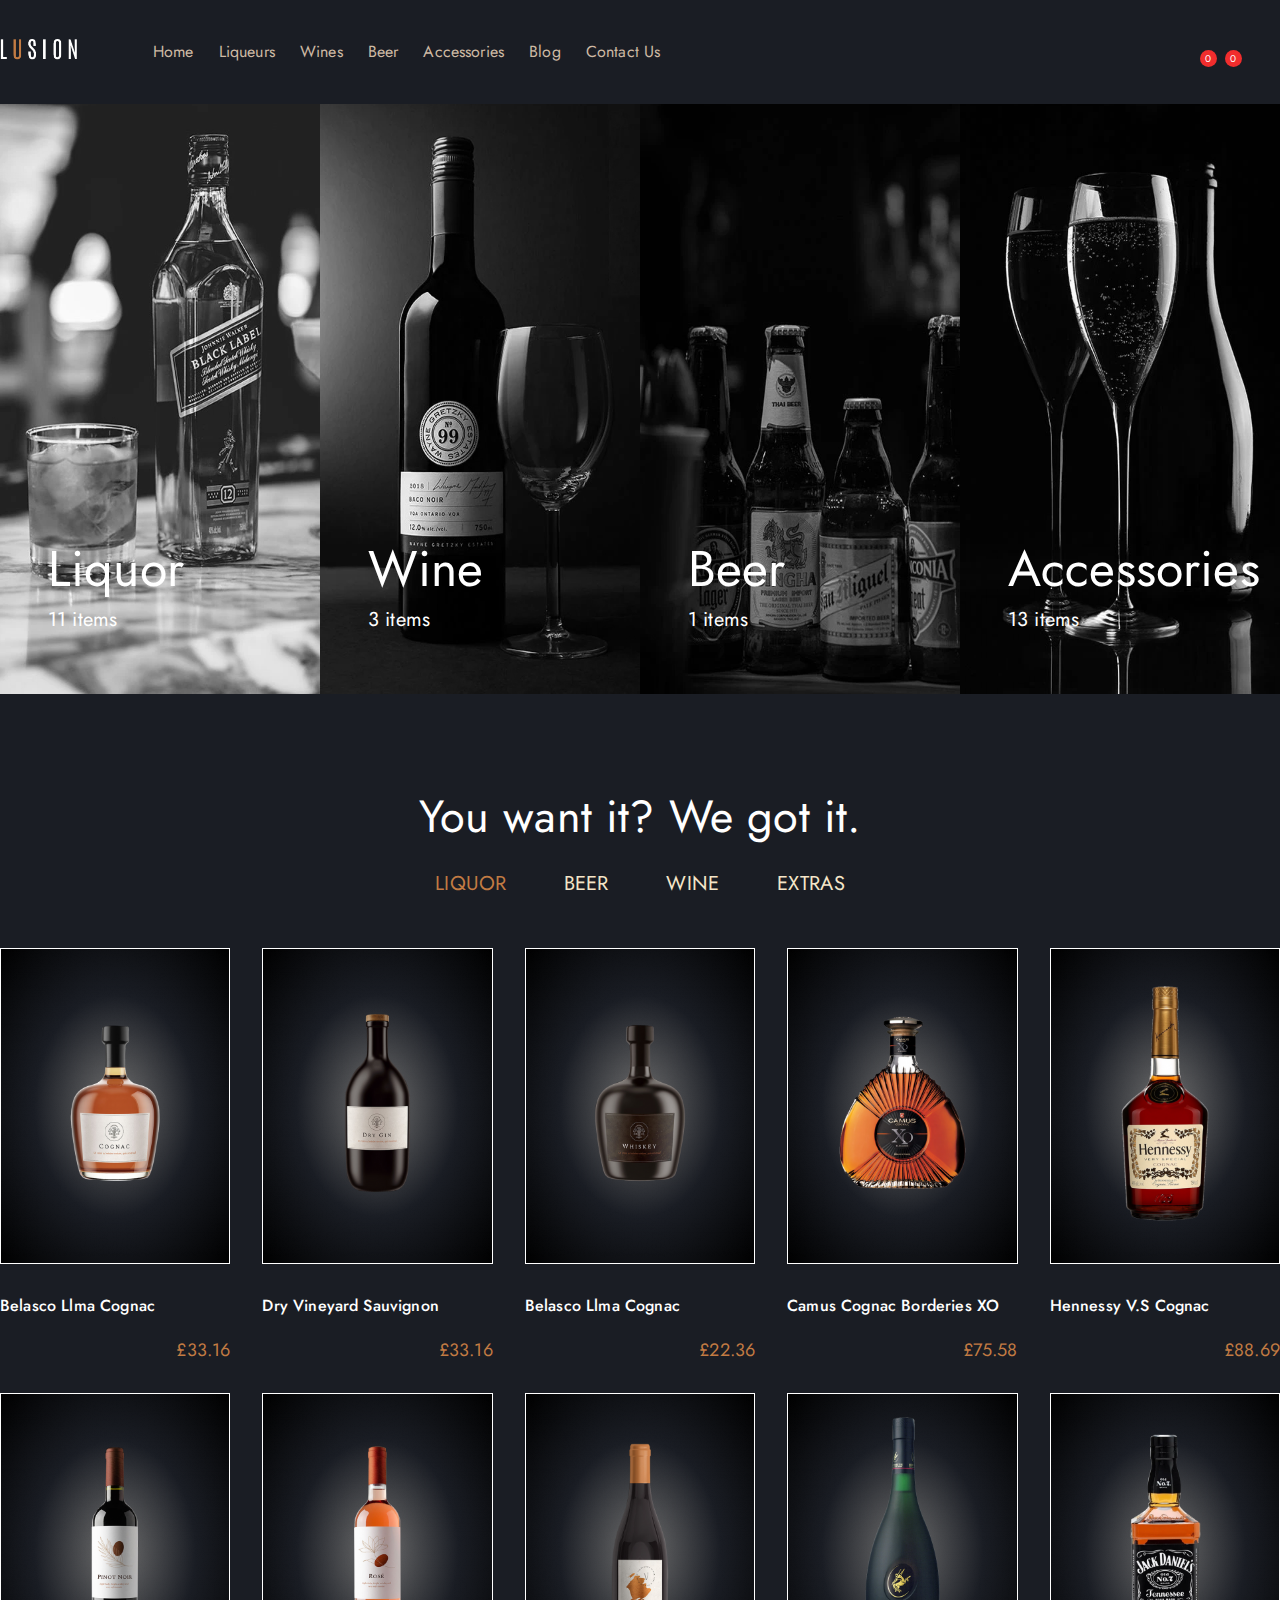
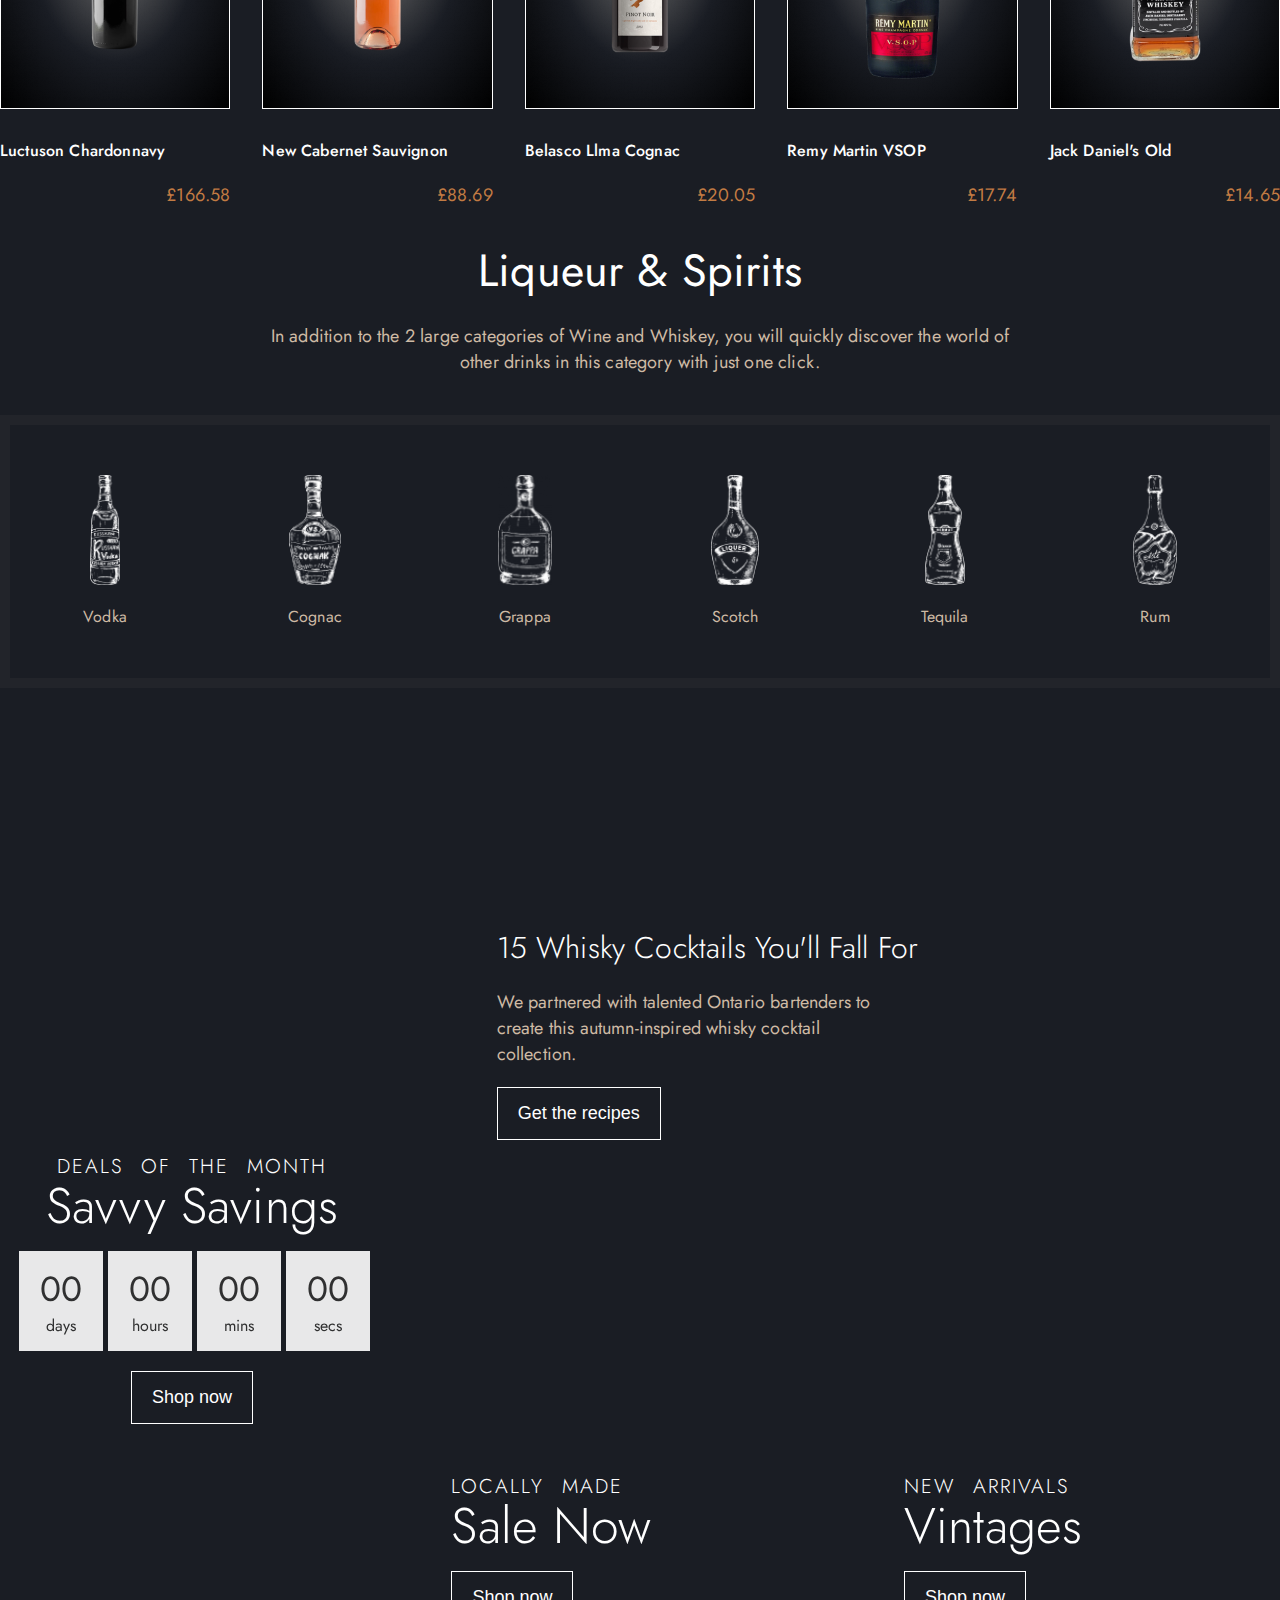
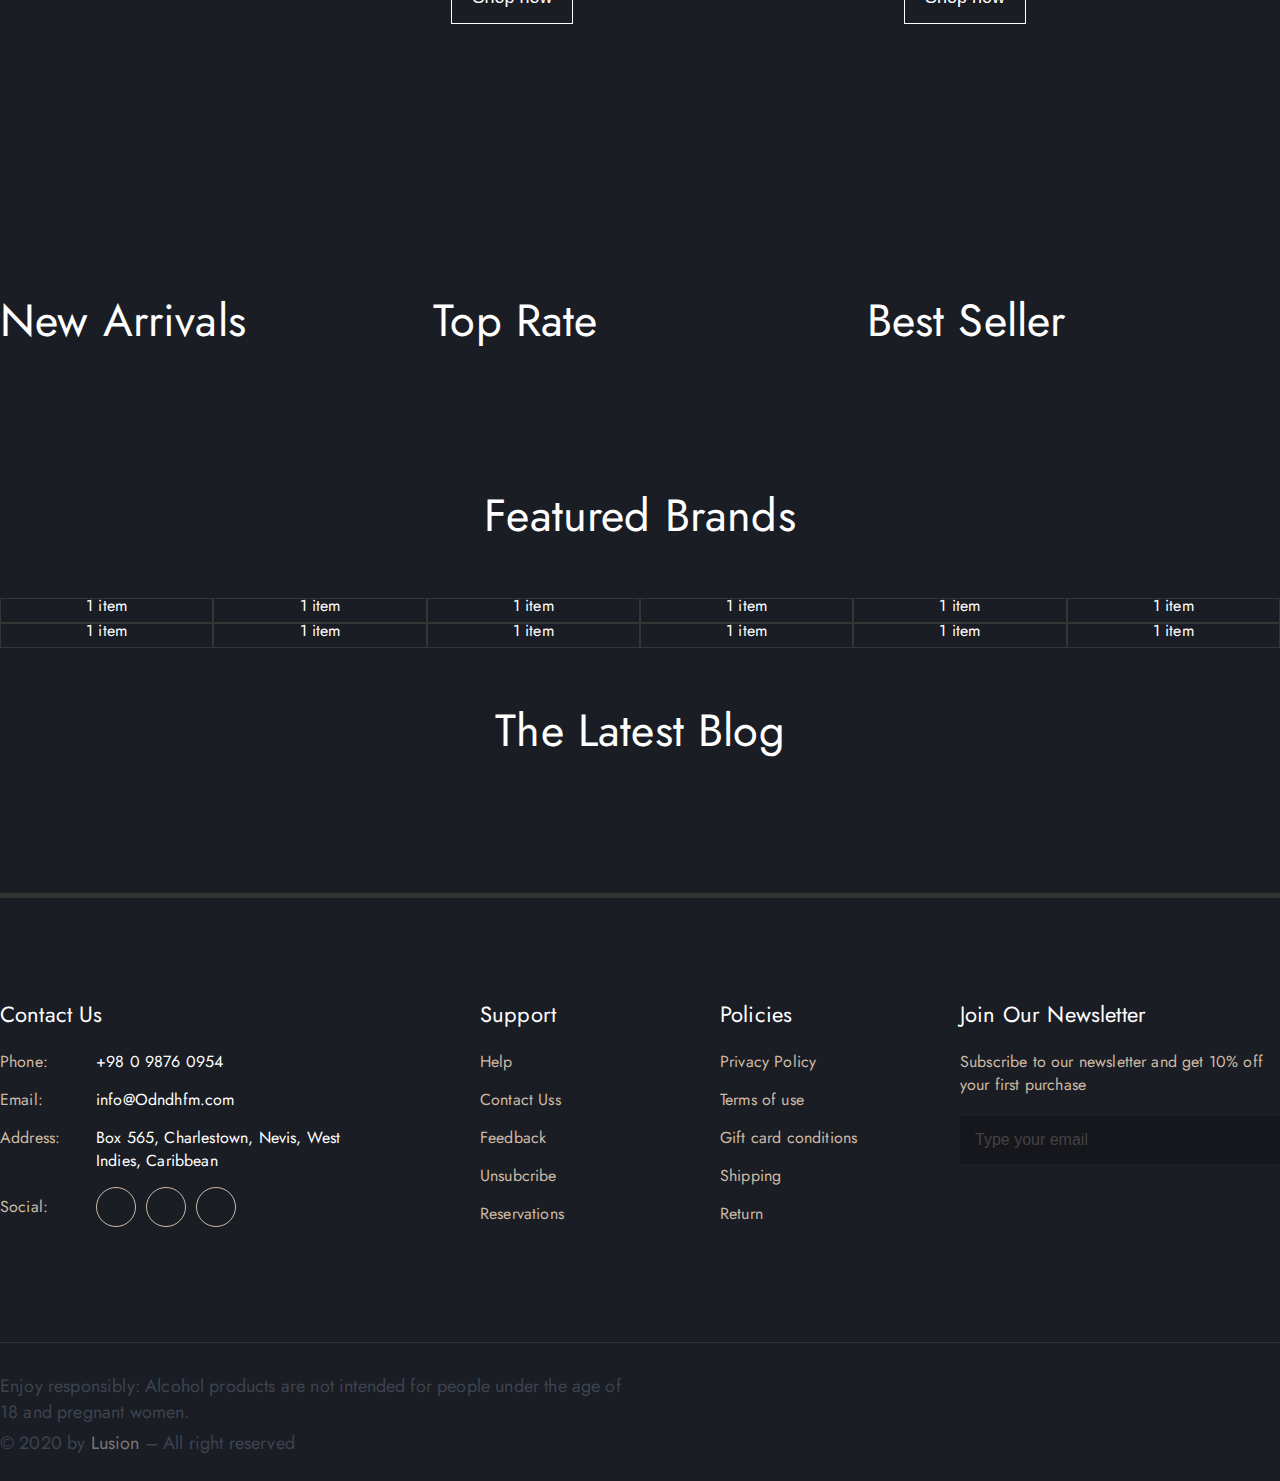
==== commit 826226b6: "finished view cart function" ====
--- a/index.html
+++ b/index.html
@@ -300,6 +300,7 @@
             <span id="search-res"><i class="fas fa-search"></i></span>
         </div>
     </header>
+    <!--Finished Header-->
 
     <!--Mega menu for responsive-->
     <div class="mega-menu-responsive">
@@ -759,6 +760,7 @@
     </div>
     <!--Mega menu for responsive-->
 
+    <!--Search Box-->
     <div class="search-box flex f-column">
        <div class="content">
         <div class="container flex">
@@ -772,7 +774,8 @@
        <div class="container search-list flex j-center">
     </div>
     </div>
-    <!--Finished Header-->
+    <!--Search Box-->
+    
     <!--Login/register-->
         <div class="login-section flex j-center a-center">
             <div class="login-box flex f-column">
@@ -1328,8 +1331,8 @@
             <span>Subtotal:</span>
             <span id="subtotal" style="font-size: 20px;"></span>
             </div>
-        <button class="flex j-center a-center"><span>View Cart</span></button>
-        <button class="flex j-center a-center"><span>Checkout</span></button>
+        <button class="flex j-center a-center"><a href="./html/cart.html">View Cart</a></button>
+        <button class="flex j-center a-center"><a>Checkout</a></button>
     </div>
 </div>
 <!--Finished show cart-->
@@ -1356,4 +1359,4 @@
 </body>
 <script src="https://cdnjs.cloudflare.com/ajax/libs/jquery/3.6.0/jquery.min.js" integrity="sha512-894YE6QWD5I59HgZOGReFYm4dnWc1Qt5NtvYSaNcOP+u1T9qYdvdihz0PPSiiqn/+/3e7Jo4EaG7TubfWGUrMQ==" crossorigin="anonymous" referrerpolicy="no-referrer"></script>
 <script src="./src/js/main.js"></script>
-</html>+</html>
--- a/src/scss/style.css
+++ b/src/scss/style.css
@@ -51,6 +51,11 @@
   -webkit-box-direction: normal;
       -ms-flex-direction: column;
           flex-direction: column;
+}
+
+.wr-wrap {
+  -ms-flex-wrap: wrap;
+      flex-wrap: wrap;
 }
 
 .row {
@@ -2927,12 +2932,14 @@
 @media (max-width: 1024px) {
   .information {
     padding-bottom: 20px;
+    border-top: none;
   }
 }
 
 @media (max-width: 768px) {
   .information {
     padding-bottom: 20px;
+    border-top: none;
   }
 }
 
@@ -3387,7 +3394,7 @@
   width: 100%;
 }
 
-.render-cart .foot button span {
+.render-cart .foot button a {
   z-index: 10;
   font-size: 18px;
 }
@@ -3399,7 +3406,7 @@
   position: relative;
 }
 
-.render-cart .foot button:nth-child(2) span {
+.render-cart .foot button:nth-child(2) a {
   color: #C27B43;
   position: absolute;
 }
@@ -3408,7 +3415,7 @@
   width: 100%;
 }
 
-.render-cart .foot button:nth-child(2):hover span {
+.render-cart .foot button:nth-child(2):hover a {
   color: white;
 }
 
@@ -3434,16 +3441,20 @@
   position: relative;
 }
 
-.render-cart .foot button:nth-child(3) span {
+.render-cart .foot button:nth-child(3) a {
   color: white;
   position: absolute;
+}
+
+.render-cart .foot button:nth-child(3):hover {
+  border: 1px solid #C27B43;
 }
 
 .render-cart .foot button:nth-child(3):hover::after {
   width: 0%;
 }
 
-.render-cart .foot button:nth-child(3):hover span {
+.render-cart .foot button:nth-child(3):hover a {
   color: #C27B43;
 }
 
